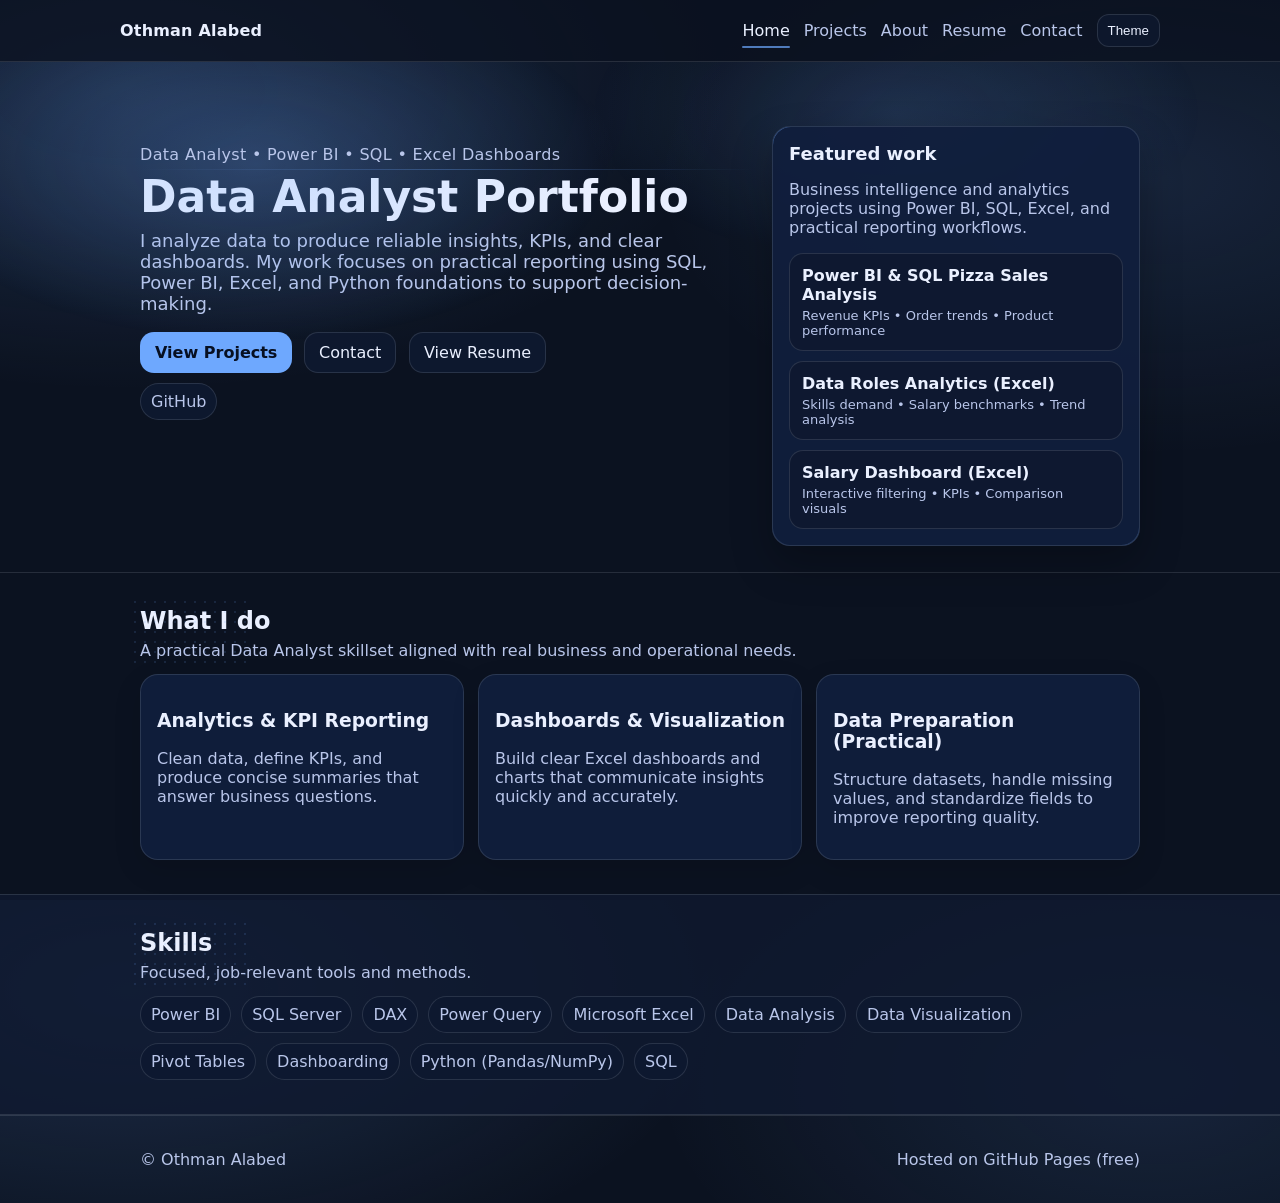
==== index.html @ 08839b74 "update" ====
<!doctype html>
<html lang="en">
<head>
  <meta charset="utf-8" />
  <meta name="viewport" content="width=device-width, initial-scale=1" />
  <title>Othman Alabed | Data Analyst Portfolio</title>
  <meta name="description" content="Othman Alabed — Data Analyst portfolio. Excel dashboards, analytics projects, and practical reporting." />
  <link rel="icon" href="assets/favicon.svg" type="image/svg+xml">
  <link rel="stylesheet" href="assets/styles.css?v=6" />
</head>
<body>
  <div class="scroll-progress" id="scrollProgress" aria-hidden="true"></div>
  <canvas id="bgCanvas" class="bg-canvas" aria-hidden="true"></canvas>
  <header class="header">
    <div class="container nav">
      <a class="brand" href="index.html">Othman Alabed</a>
      <nav class="links" aria-label="Primary navigation">
        <a class="active" href="index.html">Home</a>
        <a href="projects.html">Projects</a>
        <a href="about.html">About</a>
        <a href="resume.html">Resume</a>
        <a href="contact.html">Contact</a>
        <button class="theme-toggle" id="themeToggle" type="button" aria-label="Toggle theme">Theme</button>
      </nav>
    </div>
  </header>

  <main>
    <section class="hero">
      <div class="container hero-grid">
        <div>
          
          <picture class="avatar-wrap">
            <source srcset="assets/avatar.webp" type="image/webp">
            <img class="avatar" src="assets/avatar.jpg" alt="Othman Alabed" loading="eager" decoding="async"
                 onerror="this.style.display='none'">
          </picture>

          <p class="kicker">Data Analyst • Power BI • SQL • Excel Dashboards</p>
          <h1>Data Analyst Portfolio</h1>
          <p class="lead">
            I analyze data to produce reliable insights, KPIs, and clear dashboards. My work focuses on practical reporting
            using SQL, Power BI, Excel, and Python foundations to support decision-making.
          </p>
          <div class="cta">
            <a class="btn primary" href="projects.html">View Projects</a>
            <a class="btn" href="contact.html">Contact</a>
            <!-- Optional: add a resume PDF in the repo root named 'Othman_Alabed_Resume.pdf' -->
            <a class="btn" href="resume.html">View Resume</a>
          </div>
          <div class="meta-row">
            <a class="chip" href="https://github.com/Othmanxo" target="_blank" rel="noreferrer">GitHub</a>
          </div>
        </div>

        <aside class="card highlight tilt" data-tilt="featured">
          <h2 class="h3">Featured work</h2>
          <p class="muted">
            Business intelligence and analytics projects using Power BI, SQL, Excel, and practical reporting workflows.
          </p>

          <div class="mini-list">
            <a class="mini-item" href="projects/powerbi-sql-pizza-sales/">
              <span class="mini-title">Power BI & SQL Pizza Sales Analysis</span>
              <span class="mini-sub">Revenue KPIs • Order trends • Product performance</span>
            </a>
            <a class="mini-item" href="projects.html#data-roles">
              <span class="mini-title">Data Roles Analytics (Excel)</span>
              <span class="mini-sub">Skills demand • Salary benchmarks • Trend analysis</span>
            </a>
            <a class="mini-item" href="projects.html#salary-dashboard">
              <span class="mini-title">Salary Dashboard (Excel)</span>
              <span class="mini-sub">Interactive filtering • KPIs • Comparison visuals</span>
            </a>
          </div>
        </aside>
      </div>
    </section>

    <section class="section" id="what-i-do">
      <div class="container">
        <div class="section-head">
          <h2>What I do</h2>
          <p class="muted">A practical Data Analyst skillset aligned with real business and operational needs.</p>
        </div>

        <div class="grid-3">
          <div class="card">
            <h3>Analytics & KPI Reporting</h3>
            <p class="muted">Clean data, define KPIs, and produce concise summaries that answer business questions.</p>
          </div>
          <div class="card">
            <h3>Dashboards & Visualization</h3>
            <p class="muted">Build clear Excel dashboards and charts that communicate insights quickly and accurately.</p>
          </div>
          <div class="card">
            <h3>Data Preparation (Practical)</h3>
            <p class="muted">Structure datasets, handle missing values, and standardize fields to improve reporting quality.</p>
          </div>
        </div>
      </div>
    </section>

    <section class="section subtle">
      <div class="container">
        <div class="section-head">
          <h2>Skills</h2>
          <p class="muted">Focused, job-relevant tools and methods.</p>
        </div>
        <ul class="pills" aria-label="Skills list">
          <li>Power BI</li>
          <li>SQL Server</li>
          <li>DAX</li>
          <li>Power Query</li>
          <li>Microsoft Excel</li>
          <li>Data Analysis</li>
          <li>Data Visualization</li>
          <li>Pivot Tables</li>
          <li>Dashboarding</li>
          <li>Python (Pandas/NumPy)</li>
          <li>SQL</li>
        </ul>
      </div>
    </section>
  </main>

  <footer class="footer">
    <div class="container footer-row">
      <p class="muted">© <span id="year"></span> Othman Alabed</p>
      <p class="muted">Hosted on GitHub Pages (free)</p>
    </div>
  </footer>

  <script src="assets/main.js?v=4"></script>
</body>
</html>
---- assets/styles.css ----
/* Clean, modern portfolio styling (dark by default + optional light theme) */
:root{
  --bg:#0b1220;
  --panel:#0f1930;
  --card:#111f3d;
  --text:#eaf0ff;
  --muted:#b9c6ea;
  --line:rgba(234,240,255,.12);
  --accent:#6ea8fe;
  --shadow: 0 18px 40px rgba(0,0,0,.25);
}

[data-theme="light"]{
  --bg:#f7f8fc;
  --panel:#ffffff;
  --card:#ffffff;
  --text:#101828;
  --muted:#475467;
  --line:rgba(16,24,40,.12);
  --accent:#2563eb;
  --shadow: 0 18px 40px rgba(16,24,40,.10);
}

*{box-sizing:border-box}
html,body{height:100%}
body{
  margin:0;
  font-family: ui-sans-serif, system-ui, -apple-system, Segoe UI, Roboto, Arial, sans-serif;
  background: radial-gradient(1200px 600px at 10% 10%, rgba(110,168,254,.18), transparent 50%),
              radial-gradient(900px 500px at 90% 20%, rgba(110,168,254,.12), transparent 55%),
              var(--bg);
  color:var(--text);
}

a{color:inherit;text-decoration:none}
img{max-width:100%;display:block}
.container{max-width:1040px;margin:0 auto;padding:0 20px}

.header{
  position:sticky; top:0; z-index:10;
  background: color-mix(in oklab, var(--bg) 75%, transparent);
  backdrop-filter: blur(10px);
  border-bottom:1px solid var(--line);
}

.nav{display:flex;align-items:center;justify-content:space-between;padding:14px 0;gap:12px}
.brand{font-weight:800;letter-spacing:.2px}
.links{display:flex;align-items:center;gap:14px;flex-wrap:wrap;justify-content:flex-end}
.links a{color:var(--muted)}
.links a{
  position:relative;
}
.links a:after{
  content:"";
  position:absolute;
  left:0; right:0; bottom:-8px;
  height:2px;
  border-radius:999px;
  background: color-mix(in oklab, var(--accent) 70%, transparent);
  opacity:0;
  transform: scaleX(.2);
  transition: opacity .18s ease, transform .18s ease;
}
.links a.active:after,
.links a:hover:after{
  opacity:1;
  transform: scaleX(1);
}

.links a.active, .links a:hover{color:var(--text)}
.theme-toggle{
  border:1px solid var(--line);
  background: color-mix(in oklab, var(--panel) 80%, transparent);
  color:var(--text);
  padding:8px 10px;
  border-radius:12px;
  cursor:pointer;
}

.hero{padding:64px 0 26px;border-bottom:1px solid var(--line)}
.hero-grid{display:grid;grid-template-columns:1.25fr .75fr;gap:18px;align-items:start}
.kicker{color:var(--muted);margin:0 0 10px;letter-spacing:.02em}
h1{font-size:44px;line-height:1.05;margin:0 0 10px}
.lead{color:var(--muted);font-size:18px;max-width:70ch;margin:0}

.cta{display:flex;gap:12px;margin:18px 0 8px;flex-wrap:wrap}
.btn{
  display:inline-flex;align-items:center;justify-content:center;
  border:1px solid var(--line);
  padding:10px 14px;border-radius:14px;
  background: color-mix(in oklab, var(--panel) 92%, transparent);
}
.btn.primary{background:var(--accent);border-color:transparent;color:#071022;font-weight:800}
.btn:hover{transform:translateY(-1px);transition:.15s ease;box-shadow:var(--shadow)}

.meta-row{display:flex;gap:10px;flex-wrap:wrap;margin-top:10px}
.chip{
  border:1px solid var(--line);
  padding:8px 10px;
  border-radius:999px;
  color:var(--muted);
  background: color-mix(in oklab, var(--panel) 92%, transparent);
}

.section{padding:34px 0}
.section.subtle{border-top:1px solid var(--line);border-bottom:1px solid var(--line);background: color-mix(in oklab, var(--panel) 80%, transparent)}
.section-head{margin-bottom:14px}
.section-head h2{margin:0 0 6px}
.section-head p{margin:0}

.page-head{padding:34px 0 10px;border-bottom:1px solid var(--line)}
.page-head h1{font-size:36px}

.card{
  background: color-mix(in oklab, var(--card) 92%, transparent);
  border:1px solid var(--line);
  border-radius:18px;
  padding:16px;
  box-shadow: 0 10px 28px rgba(0,0,0,.12);
}

.highlight{box-shadow: var(--shadow)}
.h3{font-size:18px;margin:0 0 8px}
.muted{color:var(--muted)}
.grid-2{display:grid;grid-template-columns:repeat(2,minmax(0,1fr));gap:14px}
.grid-3{display:grid;grid-template-columns:repeat(3,minmax(0,1fr));gap:14px}

.mini-list{display:flex;flex-direction:column;gap:10px;margin-top:14px}
.mini-item{border:1px solid var(--line);border-radius:14px;padding:12px;background: color-mix(in oklab, var(--panel) 90%, transparent)}
.mini-title{display:block;font-weight:800}
.mini-sub{display:block;color:var(--muted);font-size:13px;margin-top:4px}

.pills{list-style:none;padding:0;margin:0;display:flex;flex-wrap:wrap;gap:10px}
.pills li{border:1px solid var(--line);padding:8px 10px;border-radius:999px;color:var(--muted);background: color-mix(in oklab, var(--panel) 92%, transparent)}

.bullets{margin:12px 0 0 18px;color:var(--muted)}
.bullets li{margin:8px 0}

.project-top{display:flex;align-items:flex-start;justify-content:space-between;gap:10px}
.badge{border:1px solid var(--line);border-radius:999px;padding:6px 10px;color:var(--muted);font-size:12px}
.shot{margin-top:12px;border-radius:14px;border:1px solid var(--line);background: var(--panel)}
.actions{margin-top:14px;display:flex;gap:10px;flex-wrap:wrap}

.footer{padding:18px 0;border-top:1px solid var(--line)}
.footer-row{display:flex;justify-content:space-between;gap:14px;flex-wrap:wrap}


.avatar-wrap{display:inline-block;margin:0 0 10px}
.avatar{
  width:92px;height:92px;
  border-radius:18px;
  object-fit:cover;
  border:1px solid var(--line);
  background:var(--panel);
  box-shadow: 0 10px 24px rgba(0,0,0,.18);
}

.profile-wrap{display:block;margin:10px 0 14px}
.profile{
  width:100%;
  max-width:420px;
  border-radius:18px;
  object-fit:cover;
  border:1px solid var(--line);
  background:var(--panel);
  box-shadow: 0 14px 30px rgba(0,0,0,.16);
}


.pdf-wrap{
  width:100%;
  border:1px solid var(--line);
  border-radius:18px;
  overflow:hidden;
  background: var(--panel);
}
.pdf-frame{
  width:100%;
  height: 78vh;
  border:0;
}


/* --- Subtle animations & interactivity (fast, professional) --- */
@media (prefers-reduced-motion: reduce){
  *{scroll-behavior:auto !important; transition:none !important; animation:none !important}
}

html{scroll-behavior:smooth}

.btn{
  transition: transform .15s ease, box-shadow .2s ease, background-color .2s ease, border-color .2s ease, filter .2s ease;
}
.btn:hover{
  filter: brightness(1.02);
}
.btn:active{
  transform: translateY(0px) scale(.99);
}

.card{
  transition: transform .2s ease, box-shadow .2s ease, border-color .2s ease;
}
.card:hover{
  transform: translateY(-2px);
  box-shadow: 0 18px 44px rgba(0,0,0,.18);
  border-color: color-mix(in oklab, var(--line) 50%, var(--accent) 50%);
}

/* Accent glow behind hero for more vibrancy */
.hero:before{
  content:"";
  position:absolute;
  inset:0;
  pointer-events:none;
  background:
    radial-gradient(600px 300px at 20% 20%, color-mix(in oklab, var(--accent) 28%, transparent), transparent 60%),
    radial-gradient(520px 260px at 70% 10%, color-mix(in oklab, var(--accent) 18%, transparent), transparent 60%);
  opacity:.9;
}
.hero{position:relative}

/* Scroll reveal */
.reveal{
  opacity:0;
  transform: translateY(14px);
  transition: opacity .65s ease, transform .65s ease;
  will-change: opacity, transform;
}
.reveal.in{
  opacity:1;
  transform: translateY(0);
}

/* Slight text shimmer for kicker (very subtle) */
.kicker{
  position:relative;
}
.kicker:after{
  content:"";
  position:absolute;
  left:0; right:0; bottom:-6px;
  height:1px;
  background: linear-gradient(90deg, transparent, color-mix(in oklab, var(--accent) 55%, transparent), transparent);
  opacity:.55;
}

/* Page fade-in */
body{
  animation: pageIn .35s ease both;
}
@keyframes pageIn{
  from{opacity:0; transform: translateY(6px)}
  to{opacity:1; transform: translateY(0)}
}


/* --- Interactive tilt / parallax --- */
.tilt{
  transform-style: preserve-3d;
  will-change: transform;
}
.tilt .mini-list, .tilt .h3, .tilt p{
  transform: translateZ(0);
}
.tilt:before{
  content:"";
  position:absolute;
  inset:-1px;
  border-radius:18px;
  pointer-events:none;
  background: radial-gradient(520px 280px at var(--mx, 30%) var(--my, 20%),
            color-mix(in oklab, var(--accent) 18%, transparent),
            transparent 60%);
  opacity:0;
  transition: opacity .2s ease;
}
.tilt:hover:before{
  opacity:1;
}

/* Float cards slightly on scroll */
.parallax-card{
  will-change: transform;
}


/* ===== More visible motion + graphics (still professional) ===== */

/* Animated background canvas */
.bg-canvas{
  position: fixed;
  inset: 0;
  z-index: 0;
  width: 100%;
  height: 100%;
  opacity: .75;
  pointer-events: none;
}

/* Keep content above the canvas */
.header, main, footer{ position: relative; z-index: 1; }

/* Scroll progress bar */
.scroll-progress{
  position: fixed;
  top: 0; left: 0;
  height: 3px;
  width: 0%;
  z-index: 20;
  background: linear-gradient(90deg,
    color-mix(in oklab, var(--accent) 90%, transparent),
    color-mix(in oklab, var(--accent) 55%, white)
  );
  box-shadow: 0 6px 18px rgba(0,0,0,.25);
}

/* Animated gradient border glow for highlight cards */
.card.highlight{
  position: relative;
  overflow: hidden;
}
.card.highlight:after{
  content:"";
  position:absolute;
  inset:-2px;
  border-radius: 20px;
  padding: 2px;
  background: linear-gradient(120deg,
    color-mix(in oklab, var(--accent) 65%, transparent),
    transparent,
    color-mix(in oklab, var(--accent) 35%, transparent)
  );
  -webkit-mask:
    linear-gradient(#000 0 0) content-box,
    linear-gradient(#000 0 0);
  -webkit-mask-composite: xor;
          mask-composite: exclude;
  opacity: .9;
  animation: glowShift 3.2s ease-in-out infinite;
  pointer-events:none;
}
@keyframes glowShift{
  0%{ transform: translateX(-12px); filter: blur(.0px); opacity: .65; }
  50%{ transform: translateX(12px); filter: blur(.4px); opacity: .95; }
  100%{ transform: translateX(-12px); filter: blur(.0px); opacity: .65; }
}

/* Make hover movement more obvious */
.card:hover{ transform: translateY(-6px) scale(1.01); }

/* "Floating" animation for hero featured card to feel alive */
.card.highlight{
  animation: floatCard 5.2s ease-in-out infinite;
}
@keyframes floatCard{
  0%{ transform: translateY(0px); }
  50%{ transform: translateY(-6px); }
  100%{ transform: translateY(0px); }
}

/* Button magnetic feel (handled by JS) */
.btn{ will-change: transform; }

/* Reduce motion accessibility */
@media (prefers-reduced-motion: reduce){
  .bg-canvas{ display:none; }
  .scroll-progress{ display:none; }
  .card.highlight{ animation:none; }
  .card.highlight:after{ animation:none; }
}


.section-head{
  position: relative;
}
.section-head:before{
  content:"";
  position:absolute;
  left:-10px; top:-10px;
  width:120px; height:70px;
  background-image: radial-gradient(color-mix(in oklab, var(--accent) 55%, transparent) 1px, transparent 1px);
  background-size: 10px 10px;
  opacity:.25;
  transform: translateY(0);
  animation: dotsDrift 6s ease-in-out infinite;
  pointer-events:none;
}
@keyframes dotsDrift{
  0%{ transform: translate(0px, 0px); opacity:.18 }
  50%{ transform: translate(10px, -6px); opacity:.30 }
  100%{ transform: translate(0px, 0px); opacity:.18 }
}

@media (max-width: 860px){
  .hero-grid{grid-template-columns:1fr}
  .grid-3{grid-template-columns:1fr}
  .grid-2{grid-template-columns:1fr}
  h1{font-size:38px}
}


/* ===== Power BI + SQL project page additions ===== */
.project-hero .project-preview-card{padding:10px;overflow:hidden}
.project-hero .project-preview-card .shot{margin:0;border-radius:14px}
.kpi-grid{display:grid;grid-template-columns:repeat(5,minmax(0,1fr));gap:14px}
.kpi-card{display:flex;flex-direction:column;gap:8px;min-height:150px}
.kpi-card img{width:40px;height:40px;object-fit:contain}
.kpi-card span{color:var(--muted);font-size:14px}
.kpi-card strong{font-size:26px;line-height:1;color:var(--text)}
.kpi-card small{color:var(--muted)}
.analysis-card{overflow:hidden}
.section-head.compact{margin-bottom:16px}
.section-head.compact h2{font-size:20px;margin-bottom:4px}
.bar-row{margin:12px 0}
.bar-label{display:flex;align-items:center;justify-content:space-between;gap:12px;color:var(--muted);font-size:14px;margin-bottom:6px}
.bar-label strong{color:var(--text);font-weight:700}
.bar-track{height:12px;border-radius:999px;background:color-mix(in oklab, var(--panel) 72%, black);border:1px solid var(--line);overflow:hidden}
.bar-track span{display:block;height:100%;border-radius:999px;background:linear-gradient(90deg,var(--accent),color-mix(in oklab, var(--accent) 55%, white))}
.table-card{overflow:auto}
.table-card h3{margin:0 0 12px}
table{width:100%;border-collapse:collapse;font-size:14px;color:var(--muted)}
th,td{border-bottom:1px solid var(--line);padding:10px;text-align:left;vertical-align:top}
th{color:var(--text);font-weight:800}
td:last-child,th:last-child{text-align:right;color:var(--text)}
.gallery-grid{display:grid;grid-template-columns:repeat(2,minmax(0,1fr));gap:14px;align-items:start}
.gallery-grid .wide{grid-column:1 / -1;max-width:620px;margin-inline:auto}
figure.card{margin:0}
figcaption{margin-top:10px;color:var(--muted);font-size:14px}
@media (max-width: 980px){.kpi-grid{grid-template-columns:repeat(2,minmax(0,1fr))}}
@media (max-width: 620px){.kpi-grid,.gallery-grid{grid-template-columns:1fr}.gallery-grid .wide{grid-column:auto}}


/* ===== Power BI project PDF-only adjustments ===== */
.project-file-banner{
  border:1px solid var(--line);
  border-radius:14px;
  padding:12px;
  margin-top:12px;
  display:flex;
  flex-direction:column;
  gap:4px;
  background: color-mix(in oklab, var(--panel) 88%, transparent);
}
.project-file-banner strong{color:var(--text)}
.project-file-banner span{color:var(--muted);font-size:14px}
.pdf-summary-card{display:flex;flex-direction:column;gap:10px}
.pdf-summary-card .mini-list{margin-top:0}
.dashboard-pdf-wrap{margin-top:10px;box-shadow:0 14px 34px rgba(0,0,0,.14)}
@media (max-width: 720px){.pdf-frame{height:64vh}}
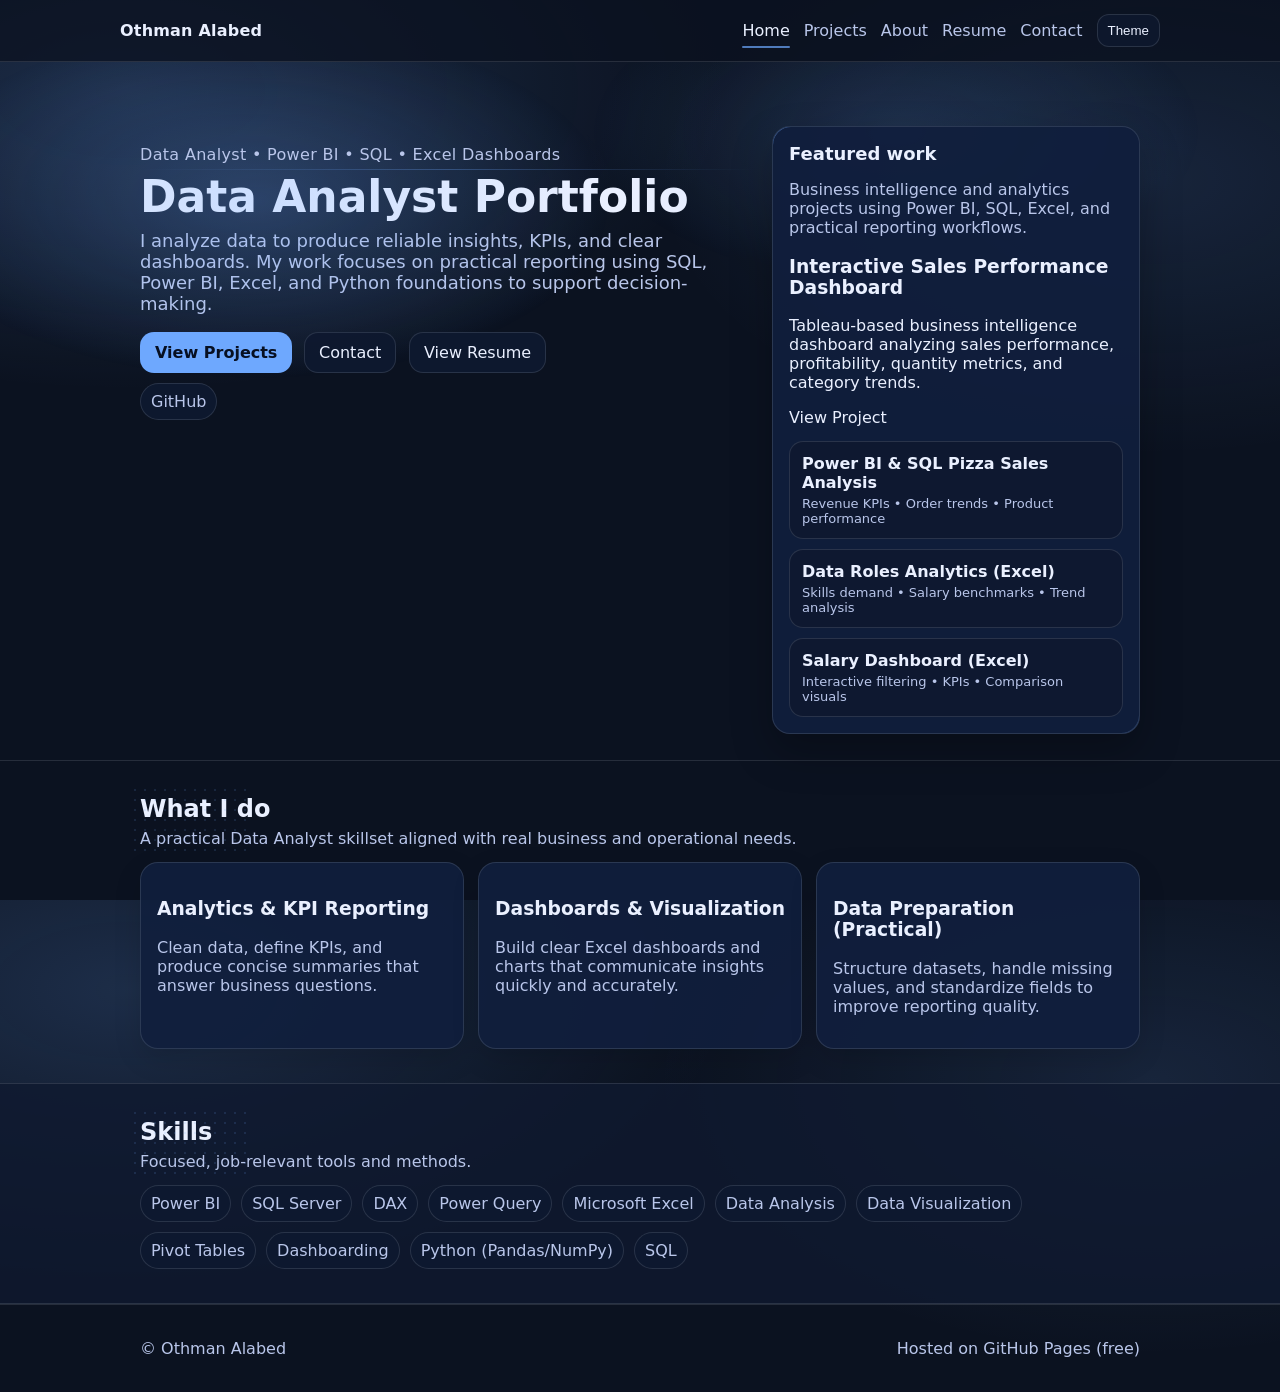
==== commit dac9c9ef: "update" ====
--- a/index.html
+++ b/index.html
@@ -58,6 +58,17 @@
           <p class="muted">
             Business intelligence and analytics projects using Power BI, SQL, Excel, and practical reporting workflows.
           </p>
+		  
+		  <div class="project-card">
+    <h3>Interactive Sales Performance Dashboard</h3>
+    <p>
+        Tableau-based business intelligence dashboard
+        analyzing sales performance, profitability,
+        quantity metrics, and category trends.
+    </p>
+    <a href="/projects/tableau-sales-dashboard/">View Project</a>
+</div>
+
 
           <div class="mini-list">
             <a class="mini-item" href="projects/powerbi-sql-pizza-sales/">
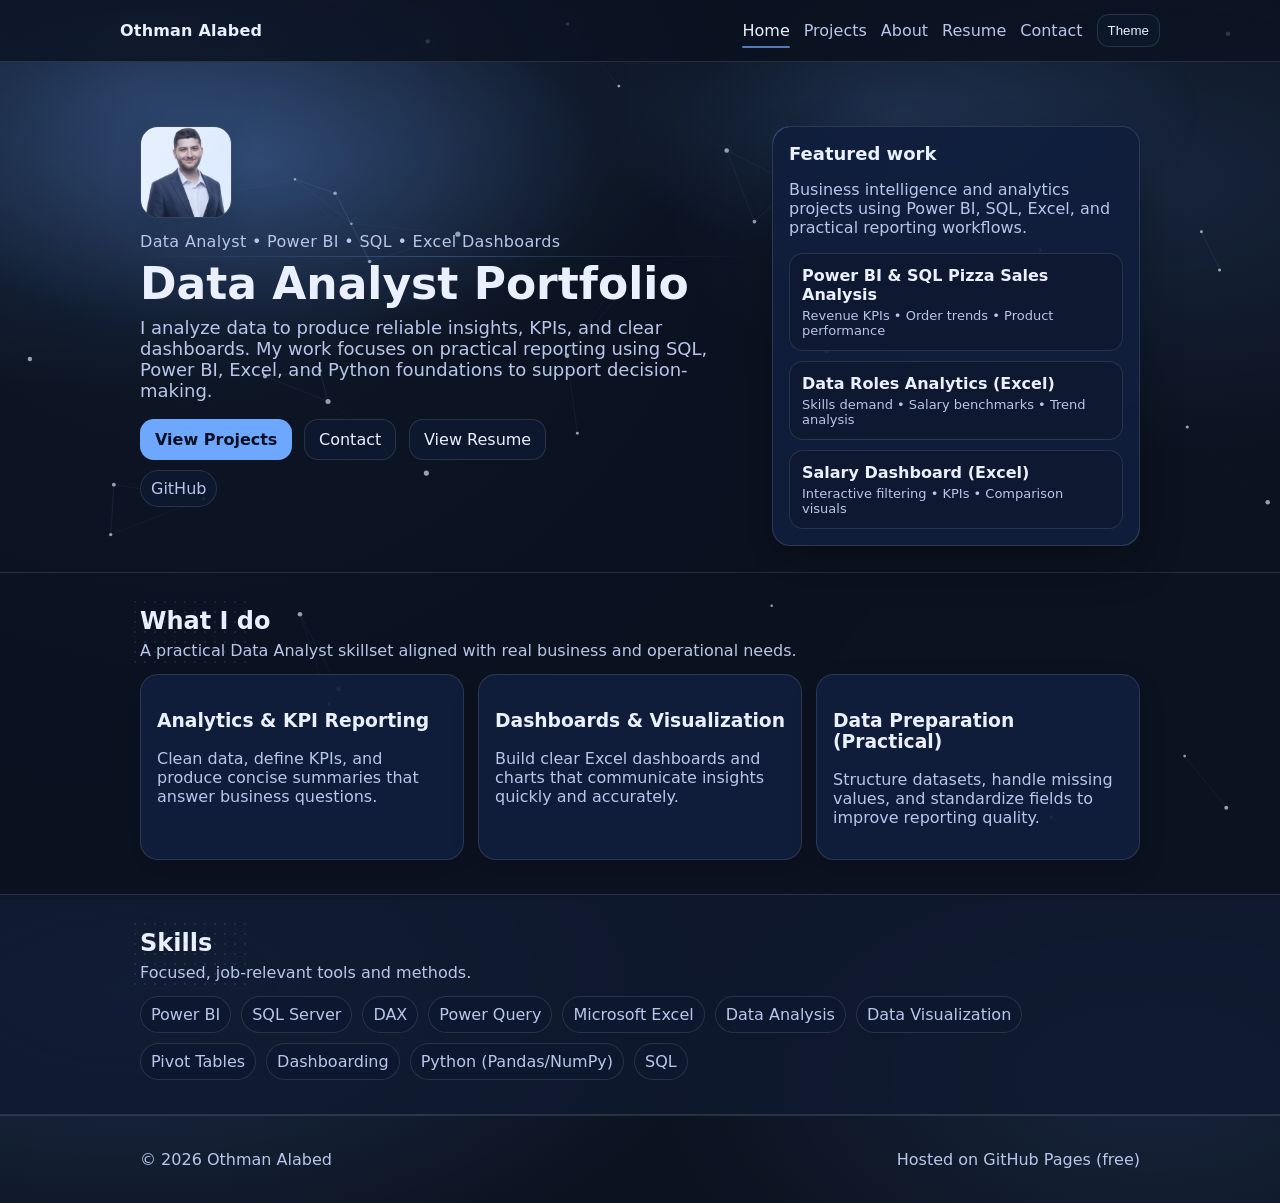
==== commit 06554df8: "update" ====
--- a/index.html
+++ b/index.html
@@ -58,17 +58,6 @@
           <p class="muted">
             Business intelligence and analytics projects using Power BI, SQL, Excel, and practical reporting workflows.
           </p>
-		  
-		  <div class="project-card">
-    <h3>Interactive Sales Performance Dashboard</h3>
-    <p>
-        Tableau-based business intelligence dashboard
-        analyzing sales performance, profitability,
-        quantity metrics, and category trends.
-    </p>
-    <a href="/projects/tableau-sales-dashboard/">View Project</a>
-</div>
-
 
           <div class="mini-list">
             <a class="mini-item" href="projects/powerbi-sql-pizza-sales/">
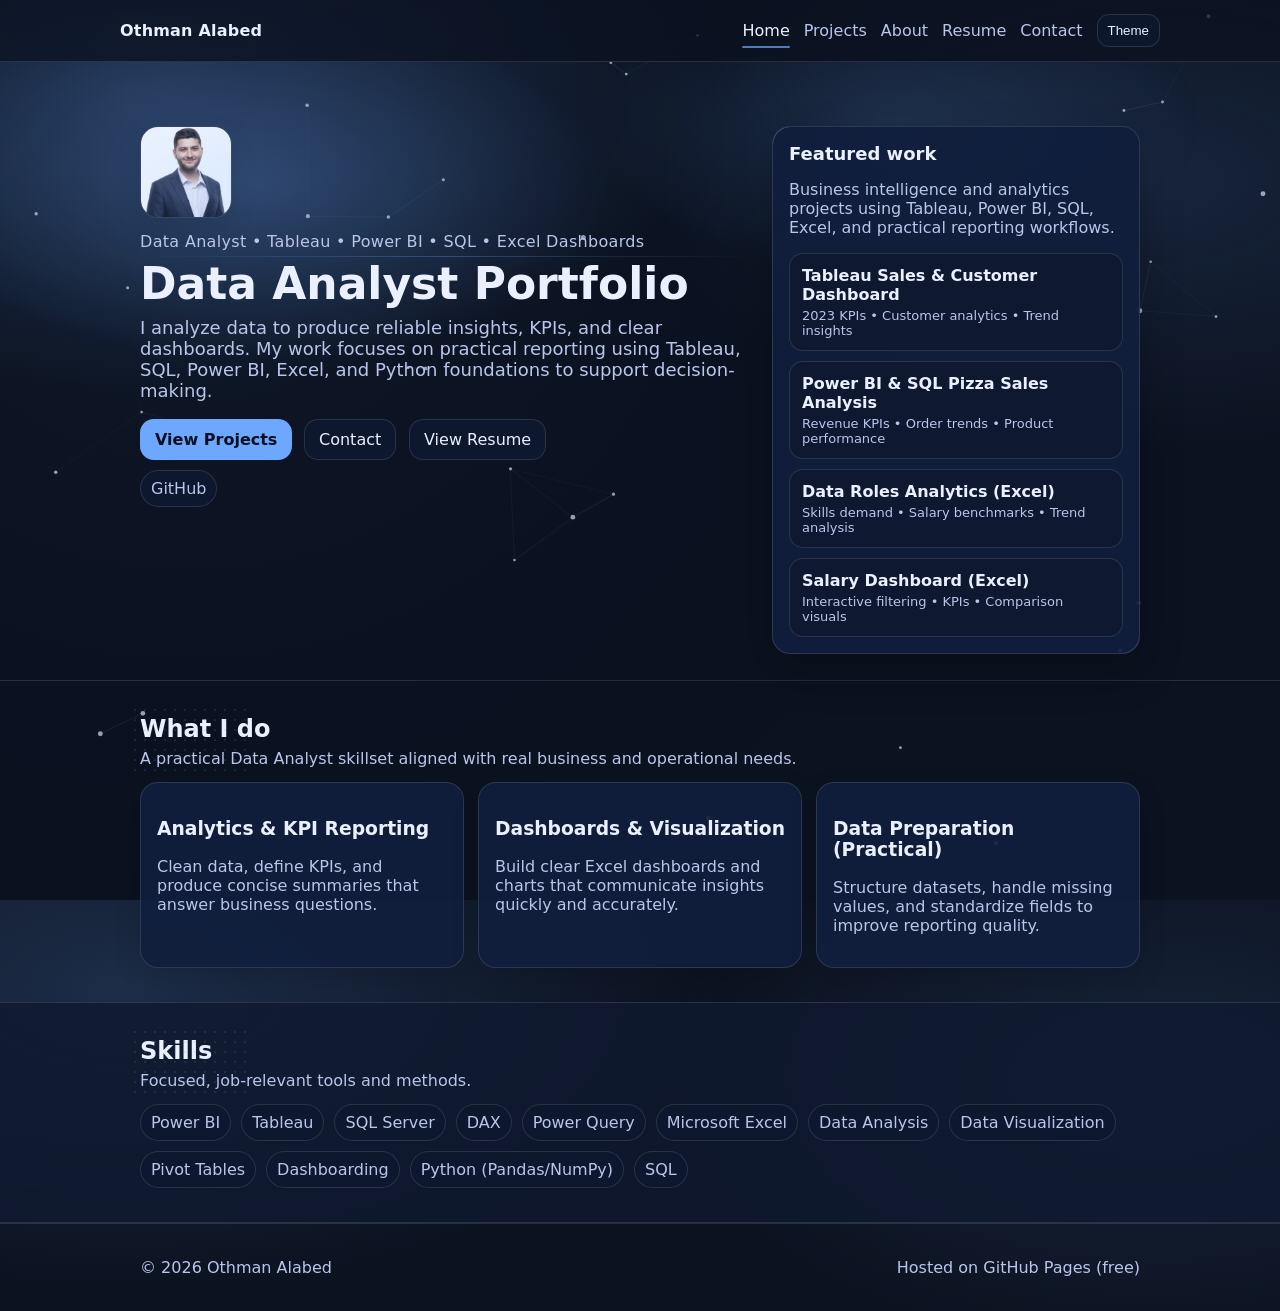
==== commit 0665aa77: "Updated" ====
--- a/index.html
+++ b/index.html
@@ -4,9 +4,9 @@
   <meta charset="utf-8" />
   <meta name="viewport" content="width=device-width, initial-scale=1" />
   <title>Othman Alabed | Data Analyst Portfolio</title>
-  <meta name="description" content="Othman Alabed — Data Analyst portfolio. Excel dashboards, analytics projects, and practical reporting." />
+  <meta name="description" content="Othman Alabed - Data Analyst portfolio. Tableau, Power BI, SQL, Excel dashboards, analytics projects, and practical reporting." />
   <link rel="icon" href="assets/favicon.svg" type="image/svg+xml">
-  <link rel="stylesheet" href="assets/styles.css?v=6" />
+  <link rel="stylesheet" href="assets/styles.css?v=7" />
 </head>
 <body>
   <div class="scroll-progress" id="scrollProgress" aria-hidden="true"></div>
@@ -36,11 +36,11 @@
                  onerror="this.style.display='none'">
           </picture>
 
-          <p class="kicker">Data Analyst • Power BI • SQL • Excel Dashboards</p>
+          <p class="kicker">Data Analyst &bull; Tableau &bull; Power BI &bull; SQL &bull; Excel Dashboards</p>
           <h1>Data Analyst Portfolio</h1>
           <p class="lead">
             I analyze data to produce reliable insights, KPIs, and clear dashboards. My work focuses on practical reporting
-            using SQL, Power BI, Excel, and Python foundations to support decision-making.
+            using Tableau, SQL, Power BI, Excel, and Python foundations to support decision-making.
           </p>
           <div class="cta">
             <a class="btn primary" href="projects.html">View Projects</a>
@@ -56,13 +56,17 @@
         <aside class="card highlight tilt" data-tilt="featured">
           <h2 class="h3">Featured work</h2>
           <p class="muted">
-            Business intelligence and analytics projects using Power BI, SQL, Excel, and practical reporting workflows.
+            Business intelligence and analytics projects using Tableau, Power BI, SQL, Excel, and practical reporting workflows.
           </p>
 
           <div class="mini-list">
+            <a class="mini-item" href="projects/tableau-sales-customer-dashboard/">
+              <span class="mini-title">Tableau Sales & Customer Dashboard</span>
+              <span class="mini-sub">2023 KPIs &bull; Customer analytics &bull; Trend insights</span>
+            </a>
             <a class="mini-item" href="projects/powerbi-sql-pizza-sales/">
               <span class="mini-title">Power BI & SQL Pizza Sales Analysis</span>
-              <span class="mini-sub">Revenue KPIs • Order trends • Product performance</span>
+              <span class="mini-sub">Revenue KPIs &bull; Order trends &bull; Product performance</span>
             </a>
             <a class="mini-item" href="projects.html#data-roles">
               <span class="mini-title">Data Roles Analytics (Excel)</span>
@@ -109,6 +113,7 @@
         </div>
         <ul class="pills" aria-label="Skills list">
           <li>Power BI</li>
+          <li>Tableau</li>
           <li>SQL Server</li>
           <li>DAX</li>
           <li>Power Query</li>
--- a/assets/styles.css
+++ b/assets/styles.css
@@ -448,3 +448,51 @@
 .pdf-summary-card .mini-list{margin-top:0}
 .dashboard-pdf-wrap{margin-top:10px;box-shadow:0 14px 34px rgba(0,0,0,.14)}
 @media (max-width: 720px){.pdf-frame{height:64vh}}
+
+
+/* ===== Tableau project page additions ===== */
+.tableau-preview-card{padding:10px;overflow:hidden}
+.tableau-metric-grid{
+  display:grid;
+  grid-template-columns:repeat(3,minmax(0,1fr));
+  gap:14px;
+}
+.tableau-metric-card{
+  display:flex;
+  flex-direction:column;
+  justify-content:space-between;
+  gap:8px;
+  min-height:132px;
+}
+.tableau-metric-card span{
+  color:var(--muted);
+  font-size:14px;
+}
+.tableau-metric-card strong{
+  font-size:30px;
+  line-height:1;
+  color:var(--text);
+}
+.tableau-metric-card small{
+  color:var(--muted);
+}
+.dashboard-shot{
+  width:100%;
+  aspect-ratio:832 / 600;
+  object-fit:contain;
+  padding:8px;
+  background:#f4f6f8;
+}
+.dashboard-gallery figure{
+  overflow:hidden;
+}
+.dashboard-gallery .shot{
+  margin-top:0;
+}
+@media (max-width: 860px){
+  .tableau-metric-grid{grid-template-columns:repeat(2,minmax(0,1fr))}
+}
+@media (max-width: 560px){
+  .tableau-metric-grid{grid-template-columns:1fr}
+  .tableau-metric-card{min-height:112px}
+}
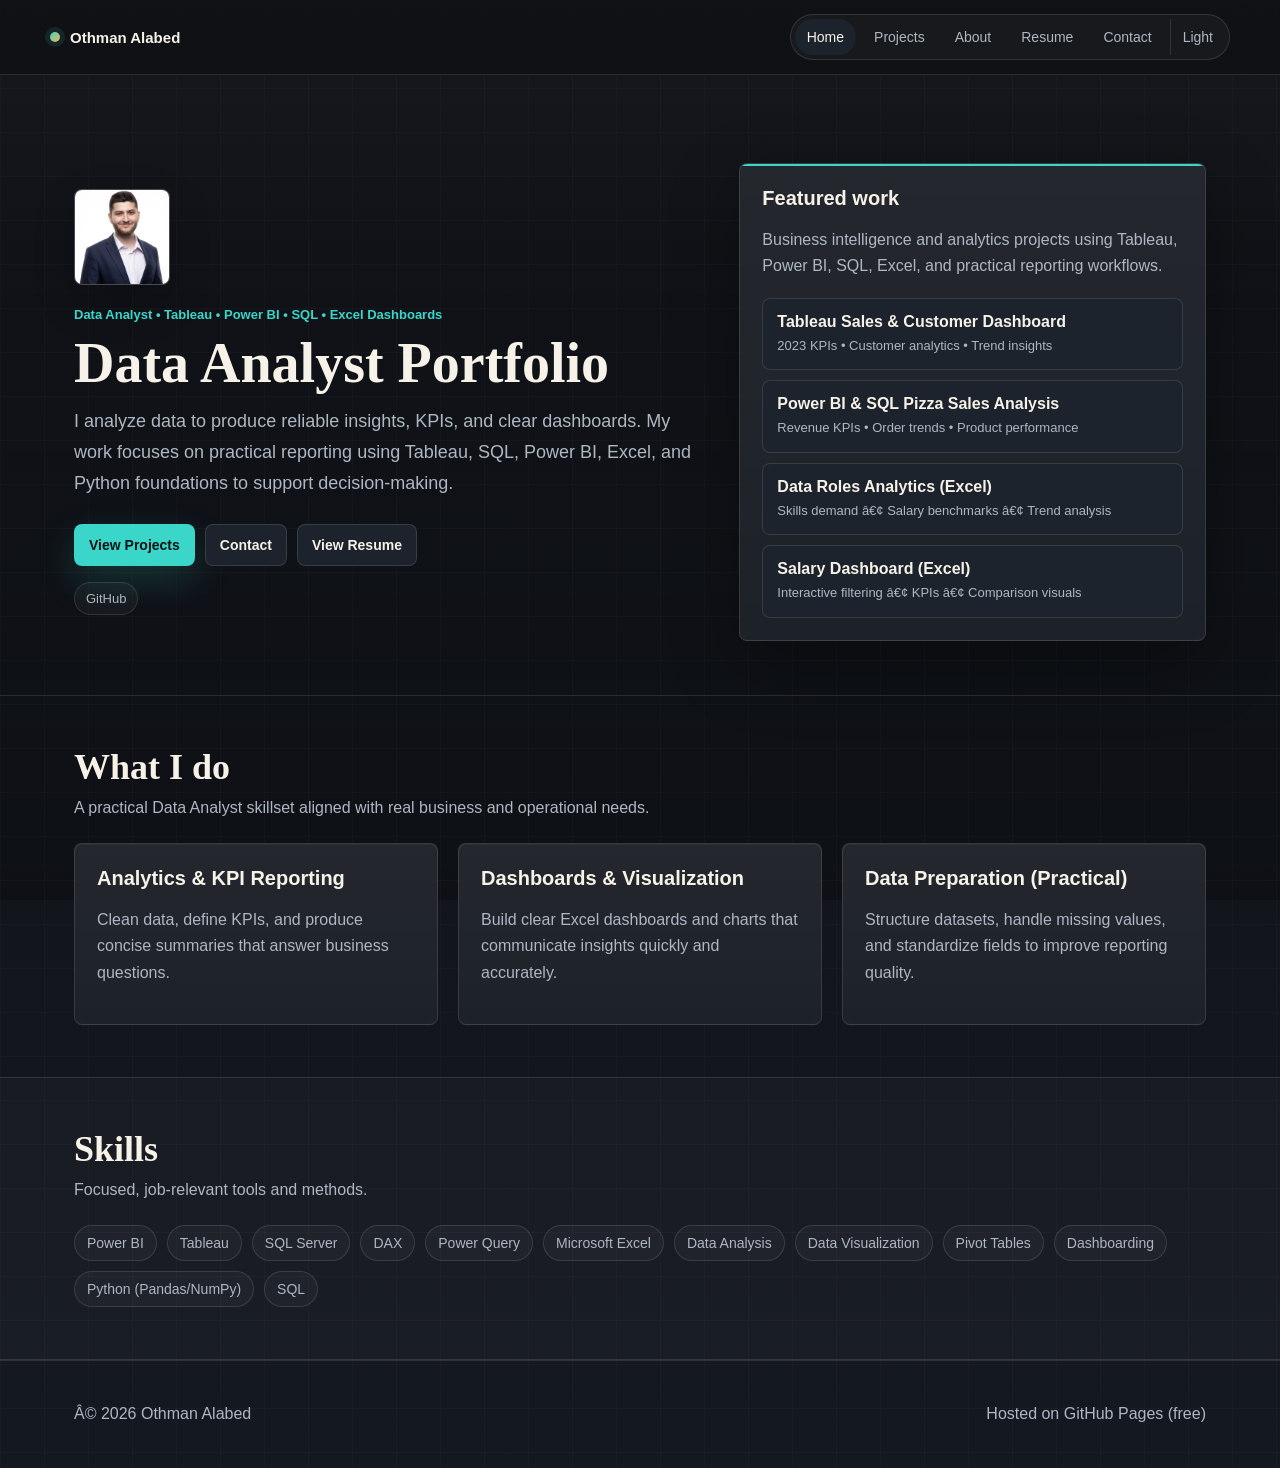
==== commit be79118b: "Updated" ====
--- a/index.html
+++ b/index.html
@@ -1,4 +1,4 @@
-<!doctype html>
+﻿<!doctype html>
 <html lang="en">
 <head>
   <meta charset="utf-8" />
@@ -6,7 +6,7 @@
   <title>Othman Alabed | Data Analyst Portfolio</title>
   <meta name="description" content="Othman Alabed - Data Analyst portfolio. Tableau, Power BI, SQL, Excel dashboards, analytics projects, and practical reporting." />
   <link rel="icon" href="assets/favicon.svg" type="image/svg+xml">
-  <link rel="stylesheet" href="assets/styles.css?v=7" />
+  <link rel="stylesheet" href="assets/styles.css?v=8" />
 </head>
 <body>
   <div class="scroll-progress" id="scrollProgress" aria-hidden="true"></div>
@@ -70,11 +70,11 @@
             </a>
             <a class="mini-item" href="projects.html#data-roles">
               <span class="mini-title">Data Roles Analytics (Excel)</span>
-              <span class="mini-sub">Skills demand • Salary benchmarks • Trend analysis</span>
+              <span class="mini-sub">Skills demand â€¢ Salary benchmarks â€¢ Trend analysis</span>
             </a>
             <a class="mini-item" href="projects.html#salary-dashboard">
               <span class="mini-title">Salary Dashboard (Excel)</span>
-              <span class="mini-sub">Interactive filtering • KPIs • Comparison visuals</span>
+              <span class="mini-sub">Interactive filtering â€¢ KPIs â€¢ Comparison visuals</span>
             </a>
           </div>
         </aside>
@@ -131,11 +131,12 @@
 
   <footer class="footer">
     <div class="container footer-row">
-      <p class="muted">© <span id="year"></span> Othman Alabed</p>
+      <p class="muted">Â© <span id="year"></span> Othman Alabed</p>
       <p class="muted">Hosted on GitHub Pages (free)</p>
     </div>
   </footer>
 
-  <script src="assets/main.js?v=4"></script>
+  <script src="assets/main.js?v=5"></script>
 </body>
 </html>
+
--- a/assets/styles.css
+++ b/assets/styles.css
@@ -1,498 +1,527 @@
-/* Clean, modern portfolio styling (dark by default + optional light theme) */
+/* Premium data-portfolio system: quiet surfaces, clear hierarchy, responsive by default. */
 :root{
-  --bg:#0b1220;
-  --panel:#0f1930;
-  --card:#111f3d;
-  --text:#eaf0ff;
-  --muted:#b9c6ea;
-  --line:rgba(234,240,255,.12);
-  --accent:#6ea8fe;
-  --shadow: 0 18px 40px rgba(0,0,0,.25);
+  color-scheme:dark;
+  --bg:#0f1115;
+  --bg-soft:#141820;
+  --surface:#171b22;
+  --surface-2:#1d232c;
+  --surface-3:#222a34;
+  --text:#f6f2e8;
+  --muted:#aeb7c2;
+  --muted-2:#7f8996;
+  --line:rgba(246,242,232,.12);
+  --line-strong:rgba(246,242,232,.22);
+  --accent:#39d6c9;
+  --accent-2:#f2b84b;
+  --accent-3:#98df6b;
+  --danger:#ff744f;
+  --shadow:0 24px 70px rgba(0,0,0,.32);
+  --shadow-soft:0 16px 42px rgba(0,0,0,.20);
+  --radius:8px;
+  --font-sans:Aptos, Manrope, "Segoe UI", sans-serif;
+  --font-display:"Aptos Display", Georgia, serif;
 }
 
 [data-theme="light"]{
-  --bg:#f7f8fc;
-  --panel:#ffffff;
-  --card:#ffffff;
-  --text:#101828;
-  --muted:#475467;
-  --line:rgba(16,24,40,.12);
-  --accent:#2563eb;
-  --shadow: 0 18px 40px rgba(16,24,40,.10);
+  color-scheme:light;
+  --bg:#f5f3ee;
+  --bg-soft:#ebe8df;
+  --surface:#ffffff;
+  --surface-2:#f8f7f2;
+  --surface-3:#ece9df;
+  --text:#171a1f;
+  --muted:#5d6672;
+  --muted-2:#7b8490;
+  --line:rgba(23,26,31,.12);
+  --line-strong:rgba(23,26,31,.22);
+  --accent:#087f77;
+  --accent-2:#9b6500;
+  --accent-3:#426f1b;
+  --danger:#b94122;
+  --shadow:0 24px 70px rgba(36,31,22,.14);
+  --shadow-soft:0 16px 42px rgba(36,31,22,.10);
 }
 
 *{box-sizing:border-box}
-html,body{height:100%}
+html,body{min-height:100%}
+html{scroll-behavior:smooth}
 body{
   margin:0;
-  font-family: ui-sans-serif, system-ui, -apple-system, Segoe UI, Roboto, Arial, sans-serif;
-  background: radial-gradient(1200px 600px at 10% 10%, rgba(110,168,254,.18), transparent 50%),
-              radial-gradient(900px 500px at 90% 20%, rgba(110,168,254,.12), transparent 55%),
-              var(--bg);
+  font-family:var(--font-sans);
+  letter-spacing:0;
+  background:
+    linear-gradient(rgba(255,255,255,.018) 1px, transparent 1px),
+    linear-gradient(90deg, rgba(255,255,255,.018) 1px, transparent 1px),
+    linear-gradient(180deg, var(--bg), var(--bg-soft));
+  background-size:44px 44px, 44px 44px, auto;
   color:var(--text);
+  text-rendering:optimizeLegibility;
+  -webkit-font-smoothing:antialiased;
+}
+
+body:before{
+  content:"";
+  position:fixed;
+  inset:0;
+  pointer-events:none;
+  background:linear-gradient(180deg, rgba(255,255,255,.035), transparent 32%, rgba(0,0,0,.20));
+  z-index:0;
 }
 
 a{color:inherit;text-decoration:none}
 img{max-width:100%;display:block}
-.container{max-width:1040px;margin:0 auto;padding:0 20px}
+button,input,textarea,select{font:inherit}
+.container{max-width:1180px;margin:0 auto;padding:0 24px}
+
+.bg-canvas{display:none}
+.header,main,footer{position:relative;z-index:1}
+
+.scroll-progress{
+  position:fixed;
+  top:0;
+  left:0;
+  height:3px;
+  width:0%;
+  z-index:40;
+  background:linear-gradient(90deg,var(--accent),var(--accent-2));
+}
 
 .header{
-  position:sticky; top:0; z-index:10;
-  background: color-mix(in oklab, var(--bg) 75%, transparent);
-  backdrop-filter: blur(10px);
+  position:sticky;
+  top:0;
+  z-index:30;
   border-bottom:1px solid var(--line);
-}
-
-.nav{display:flex;align-items:center;justify-content:space-between;padding:14px 0;gap:12px}
-.brand{font-weight:800;letter-spacing:.2px}
-.links{display:flex;align-items:center;gap:14px;flex-wrap:wrap;justify-content:flex-end}
-.links a{color:var(--muted)}
-.links a{
+  background:rgba(15,17,21,.76);
+  backdrop-filter:blur(18px);
+}
+[data-theme="light"] .header{background:rgba(245,243,238,.82)}
+.nav{
+  display:flex;
+  align-items:center;
+  justify-content:space-between;
+  gap:18px;
+  padding:14px 0;
+}
+.brand{
+  display:inline-flex;
+  align-items:center;
+  gap:10px;
+  font-weight:850;
+  font-size:15px;
+}
+.brand:before{
+  content:"";
+  width:10px;
+  height:10px;
+  border-radius:50%;
+  background:linear-gradient(135deg,var(--accent),var(--accent-2));
+  box-shadow:0 0 0 5px rgba(57,214,201,.10);
+}
+.links{
+  display:flex;
+  align-items:center;
+  justify-content:flex-end;
+  gap:6px;
+  flex-wrap:wrap;
+  padding:4px;
+  border:1px solid var(--line);
+  border-radius:999px;
+  background:rgba(255,255,255,.035);
+}
+[data-theme="light"] .links{background:rgba(255,255,255,.62)}
+.links a,
+.theme-toggle{
+  min-height:36px;
+  display:inline-flex;
+  align-items:center;
+  justify-content:center;
+  border-radius:999px;
+  padding:8px 12px;
+  color:var(--muted);
+  font-size:14px;
+  line-height:1;
+  border:0;
+  background:transparent;
+  cursor:pointer;
+  transition:background-color .18s ease,color .18s ease,transform .18s ease;
+}
+.links a:hover,
+.links a.active,
+.theme-toggle:hover{
+  color:var(--text);
+  background:var(--surface-2);
+}
+.links a:after{display:none}
+.theme-toggle{border-left:1px solid var(--line);border-radius:0 999px 999px 0}
+
+.hero{
   position:relative;
-}
-.links a:after{
-  content:"";
-  position:absolute;
-  left:0; right:0; bottom:-8px;
-  height:2px;
-  border-radius:999px;
-  background: color-mix(in oklab, var(--accent) 70%, transparent);
-  opacity:0;
-  transform: scaleX(.2);
-  transition: opacity .18s ease, transform .18s ease;
-}
-.links a.active:after,
-.links a:hover:after{
-  opacity:1;
-  transform: scaleX(1);
-}
-
-.links a.active, .links a:hover{color:var(--text)}
-.theme-toggle{
-  border:1px solid var(--line);
-  background: color-mix(in oklab, var(--panel) 80%, transparent);
+  padding:88px 0 54px;
+  border-bottom:1px solid var(--line);
+}
+.hero-grid{
+  display:grid;
+  grid-template-columns:minmax(0,1.15fr) minmax(320px,.85fr);
+  gap:34px;
+  align-items:center;
+}
+.avatar-wrap{display:inline-block;margin:0 0 18px}
+.avatar{
+  width:96px;
+  height:96px;
+  border-radius:var(--radius);
+  object-fit:cover;
+  border:1px solid var(--line-strong);
+  background:var(--surface);
+  box-shadow:var(--shadow-soft);
+}
+
+.kicker{
+  margin:0 0 14px;
+  color:var(--accent);
+  font-size:13px;
+  font-weight:760;
+}
+.kicker:after{display:none}
+h1{
+  max-width:860px;
+  margin:0 0 16px;
+  font-family:var(--font-display);
+  font-size:56px;
+  line-height:.98;
+  font-weight:880;
+}
+.lead{
+  max-width:70ch;
+  margin:0;
+  color:var(--muted);
+  font-size:18px;
+  line-height:1.7;
+}
+.cta,.actions,.meta-row{
+  display:flex;
+  flex-wrap:wrap;
+  gap:10px;
+}
+.cta{margin:26px 0 12px}
+.meta-row{margin-top:16px}
+.btn{
+  display:inline-flex;
+  align-items:center;
+  justify-content:center;
+  min-height:42px;
+  border:1px solid var(--line);
+  border-radius:var(--radius);
+  padding:10px 14px;
+  background:var(--surface-2);
   color:var(--text);
-  padding:8px 10px;
-  border-radius:12px;
-  cursor:pointer;
-}
-
-.hero{padding:64px 0 26px;border-bottom:1px solid var(--line)}
-.hero-grid{display:grid;grid-template-columns:1.25fr .75fr;gap:18px;align-items:start}
-.kicker{color:var(--muted);margin:0 0 10px;letter-spacing:.02em}
-h1{font-size:44px;line-height:1.05;margin:0 0 10px}
-.lead{color:var(--muted);font-size:18px;max-width:70ch;margin:0}
-
-.cta{display:flex;gap:12px;margin:18px 0 8px;flex-wrap:wrap}
-.btn{
-  display:inline-flex;align-items:center;justify-content:center;
-  border:1px solid var(--line);
-  padding:10px 14px;border-radius:14px;
-  background: color-mix(in oklab, var(--panel) 92%, transparent);
-}
-.btn.primary{background:var(--accent);border-color:transparent;color:#071022;font-weight:800}
-.btn:hover{transform:translateY(-1px);transition:.15s ease;box-shadow:var(--shadow)}
-
-.meta-row{display:flex;gap:10px;flex-wrap:wrap;margin-top:10px}
-.chip{
-  border:1px solid var(--line);
-  padding:8px 10px;
+  font-size:14px;
+  font-weight:720;
+  transition:transform .18s ease,box-shadow .18s ease,border-color .18s ease,background-color .18s ease;
+}
+.btn.primary{
+  background:var(--accent);
+  border-color:transparent;
+  color:#071312;
+  box-shadow:0 14px 38px rgba(57,214,201,.18);
+}
+[data-theme="light"] .btn.primary{color:#fff}
+.btn:hover{
+  transform:translateY(-2px);
+  border-color:var(--line-strong);
+  box-shadow:var(--shadow-soft);
+}
+.btn:active{transform:translateY(0)}
+.chip,.badge,.pills li{
+  border:1px solid var(--line);
   border-radius:999px;
   color:var(--muted);
-  background: color-mix(in oklab, var(--panel) 92%, transparent);
-}
-
-.section{padding:34px 0}
-.section.subtle{border-top:1px solid var(--line);border-bottom:1px solid var(--line);background: color-mix(in oklab, var(--panel) 80%, transparent)}
-.section-head{margin-bottom:14px}
-.section-head h2{margin:0 0 6px}
-.section-head p{margin:0}
-
-.page-head{padding:34px 0 10px;border-bottom:1px solid var(--line)}
-.page-head h1{font-size:36px}
+  background:rgba(255,255,255,.035);
+}
+.chip{padding:8px 11px;font-size:13px}
+
+.section{padding:52px 0}
+.section.subtle{
+  border-top:1px solid var(--line);
+  border-bottom:1px solid var(--line);
+  background:rgba(255,255,255,.025);
+}
+.section-head{
+  max-width:760px;
+  margin:0 0 22px;
+  position:relative;
+}
+.section-head:before{display:none}
+.section-head h2,
+.page-head h1{
+  margin:0 0 8px;
+  font-family:var(--font-display);
+  font-size:36px;
+  line-height:1.08;
+  font-weight:850;
+}
+.section-head p,
+.page-head p{margin:0;color:var(--muted);line-height:1.65}
+
+.page-head{
+  padding:56px 0 30px;
+  border-bottom:1px solid var(--line);
+}
+.page-head h1{font-size:46px}
 
 .card{
-  background: color-mix(in oklab, var(--card) 92%, transparent);
-  border:1px solid var(--line);
-  border-radius:18px;
-  padding:16px;
-  box-shadow: 0 10px 28px rgba(0,0,0,.12);
-}
-
-.highlight{box-shadow: var(--shadow)}
-.h3{font-size:18px;margin:0 0 8px}
-.muted{color:var(--muted)}
-.grid-2{display:grid;grid-template-columns:repeat(2,minmax(0,1fr));gap:14px}
-.grid-3{display:grid;grid-template-columns:repeat(3,minmax(0,1fr));gap:14px}
-
-.mini-list{display:flex;flex-direction:column;gap:10px;margin-top:14px}
-.mini-item{border:1px solid var(--line);border-radius:14px;padding:12px;background: color-mix(in oklab, var(--panel) 90%, transparent)}
-.mini-title{display:block;font-weight:800}
-.mini-sub{display:block;color:var(--muted);font-size:13px;margin-top:4px}
-
-.pills{list-style:none;padding:0;margin:0;display:flex;flex-wrap:wrap;gap:10px}
-.pills li{border:1px solid var(--line);padding:8px 10px;border-radius:999px;color:var(--muted);background: color-mix(in oklab, var(--panel) 92%, transparent)}
-
-.bullets{margin:12px 0 0 18px;color:var(--muted)}
-.bullets li{margin:8px 0}
-
-.project-top{display:flex;align-items:flex-start;justify-content:space-between;gap:10px}
-.badge{border:1px solid var(--line);border-radius:999px;padding:6px 10px;color:var(--muted);font-size:12px}
-.shot{margin-top:12px;border-radius:14px;border:1px solid var(--line);background: var(--panel)}
-.actions{margin-top:14px;display:flex;gap:10px;flex-wrap:wrap}
-
-.footer{padding:18px 0;border-top:1px solid var(--line)}
-.footer-row{display:flex;justify-content:space-between;gap:14px;flex-wrap:wrap}
-
-
-.avatar-wrap{display:inline-block;margin:0 0 10px}
-.avatar{
-  width:92px;height:92px;
-  border-radius:18px;
-  object-fit:cover;
-  border:1px solid var(--line);
-  background:var(--panel);
-  box-shadow: 0 10px 24px rgba(0,0,0,.18);
-}
-
-.profile-wrap{display:block;margin:10px 0 14px}
-.profile{
-  width:100%;
-  max-width:420px;
-  border-radius:18px;
-  object-fit:cover;
-  border:1px solid var(--line);
-  background:var(--panel);
-  box-shadow: 0 14px 30px rgba(0,0,0,.16);
-}
-
-
-.pdf-wrap{
-  width:100%;
-  border:1px solid var(--line);
-  border-radius:18px;
+  border:1px solid var(--line);
+  border-radius:var(--radius);
+  padding:22px;
+  background:linear-gradient(180deg, rgba(255,255,255,.055), rgba(255,255,255,.026)), var(--surface);
+  box-shadow:0 1px 0 rgba(255,255,255,.04) inset;
+  transition:transform .18s ease,box-shadow .18s ease,border-color .18s ease,background-color .18s ease;
+}
+.card:hover{
+  transform:translateY(-3px);
+  border-color:var(--line-strong);
+  box-shadow:var(--shadow-soft);
+}
+.highlight{
+  position:relative;
   overflow:hidden;
-  background: var(--panel);
-}
-.pdf-frame{
-  width:100%;
-  height: 78vh;
-  border:0;
-}
-
-
-/* --- Subtle animations & interactivity (fast, professional) --- */
-@media (prefers-reduced-motion: reduce){
-  *{scroll-behavior:auto !important; transition:none !important; animation:none !important}
-}
-
-html{scroll-behavior:smooth}
-
-.btn{
-  transition: transform .15s ease, box-shadow .2s ease, background-color .2s ease, border-color .2s ease, filter .2s ease;
-}
-.btn:hover{
-  filter: brightness(1.02);
-}
-.btn:active{
-  transform: translateY(0px) scale(.99);
-}
-
-.card{
-  transition: transform .2s ease, box-shadow .2s ease, border-color .2s ease;
-}
-.card:hover{
-  transform: translateY(-2px);
-  box-shadow: 0 18px 44px rgba(0,0,0,.18);
-  border-color: color-mix(in oklab, var(--line) 50%, var(--accent) 50%);
-}
-
-/* Accent glow behind hero for more vibrancy */
-.hero:before{
+  box-shadow:var(--shadow);
+}
+.highlight:after{
   content:"";
   position:absolute;
   inset:0;
   pointer-events:none;
-  background:
-    radial-gradient(600px 300px at 20% 20%, color-mix(in oklab, var(--accent) 28%, transparent), transparent 60%),
-    radial-gradient(520px 260px at 70% 10%, color-mix(in oklab, var(--accent) 18%, transparent), transparent 60%);
-  opacity:.9;
-}
-.hero{position:relative}
-
-/* Scroll reveal */
-.reveal{
-  opacity:0;
-  transform: translateY(14px);
-  transition: opacity .65s ease, transform .65s ease;
-  will-change: opacity, transform;
-}
-.reveal.in{
-  opacity:1;
-  transform: translateY(0);
-}
-
-/* Slight text shimmer for kicker (very subtle) */
-.kicker{
-  position:relative;
-}
-.kicker:after{
-  content:"";
-  position:absolute;
-  left:0; right:0; bottom:-6px;
-  height:1px;
-  background: linear-gradient(90deg, transparent, color-mix(in oklab, var(--accent) 55%, transparent), transparent);
-  opacity:.55;
-}
-
-/* Page fade-in */
-body{
-  animation: pageIn .35s ease both;
-}
-@keyframes pageIn{
-  from{opacity:0; transform: translateY(6px)}
-  to{opacity:1; transform: translateY(0)}
-}
-
-
-/* --- Interactive tilt / parallax --- */
-.tilt{
-  transform-style: preserve-3d;
-  will-change: transform;
-}
-.tilt .mini-list, .tilt .h3, .tilt p{
-  transform: translateZ(0);
-}
-.tilt:before{
-  content:"";
-  position:absolute;
-  inset:-1px;
-  border-radius:18px;
-  pointer-events:none;
-  background: radial-gradient(520px 280px at var(--mx, 30%) var(--my, 20%),
-            color-mix(in oklab, var(--accent) 18%, transparent),
-            transparent 60%);
-  opacity:0;
-  transition: opacity .2s ease;
-}
-.tilt:hover:before{
-  opacity:1;
-}
-
-/* Float cards slightly on scroll */
-.parallax-card{
-  will-change: transform;
-}
-
-
-/* ===== More visible motion + graphics (still professional) ===== */
-
-/* Animated background canvas */
-.bg-canvas{
-  position: fixed;
-  inset: 0;
-  z-index: 0;
-  width: 100%;
-  height: 100%;
-  opacity: .75;
-  pointer-events: none;
-}
-
-/* Keep content above the canvas */
-.header, main, footer{ position: relative; z-index: 1; }
-
-/* Scroll progress bar */
-.scroll-progress{
-  position: fixed;
-  top: 0; left: 0;
-  height: 3px;
-  width: 0%;
-  z-index: 20;
-  background: linear-gradient(90deg,
-    color-mix(in oklab, var(--accent) 90%, transparent),
-    color-mix(in oklab, var(--accent) 55%, white)
-  );
-  box-shadow: 0 6px 18px rgba(0,0,0,.25);
-}
-
-/* Animated gradient border glow for highlight cards */
-.card.highlight{
-  position: relative;
-  overflow: hidden;
-}
-.card.highlight:after{
-  content:"";
-  position:absolute;
-  inset:-2px;
-  border-radius: 20px;
-  padding: 2px;
-  background: linear-gradient(120deg,
-    color-mix(in oklab, var(--accent) 65%, transparent),
-    transparent,
-    color-mix(in oklab, var(--accent) 35%, transparent)
-  );
-  -webkit-mask:
-    linear-gradient(#000 0 0) content-box,
-    linear-gradient(#000 0 0);
-  -webkit-mask-composite: xor;
-          mask-composite: exclude;
-  opacity: .9;
-  animation: glowShift 3.2s ease-in-out infinite;
-  pointer-events:none;
-}
-@keyframes glowShift{
-  0%{ transform: translateX(-12px); filter: blur(.0px); opacity: .65; }
-  50%{ transform: translateX(12px); filter: blur(.4px); opacity: .95; }
-  100%{ transform: translateX(-12px); filter: blur(.0px); opacity: .65; }
-}
-
-/* Make hover movement more obvious */
-.card:hover{ transform: translateY(-6px) scale(1.01); }
-
-/* "Floating" animation for hero featured card to feel alive */
-.card.highlight{
-  animation: floatCard 5.2s ease-in-out infinite;
-}
-@keyframes floatCard{
-  0%{ transform: translateY(0px); }
-  50%{ transform: translateY(-6px); }
-  100%{ transform: translateY(0px); }
-}
-
-/* Button magnetic feel (handled by JS) */
-.btn{ will-change: transform; }
-
-/* Reduce motion accessibility */
-@media (prefers-reduced-motion: reduce){
-  .bg-canvas{ display:none; }
-  .scroll-progress{ display:none; }
-  .card.highlight{ animation:none; }
-  .card.highlight:after{ animation:none; }
-}
-
-
-.section-head{
-  position: relative;
-}
-.section-head:before{
-  content:"";
-  position:absolute;
-  left:-10px; top:-10px;
-  width:120px; height:70px;
-  background-image: radial-gradient(color-mix(in oklab, var(--accent) 55%, transparent) 1px, transparent 1px);
-  background-size: 10px 10px;
-  opacity:.25;
-  transform: translateY(0);
-  animation: dotsDrift 6s ease-in-out infinite;
-  pointer-events:none;
-}
-@keyframes dotsDrift{
-  0%{ transform: translate(0px, 0px); opacity:.18 }
-  50%{ transform: translate(10px, -6px); opacity:.30 }
-  100%{ transform: translate(0px, 0px); opacity:.18 }
-}
-
-@media (max-width: 860px){
-  .hero-grid{grid-template-columns:1fr}
-  .grid-3{grid-template-columns:1fr}
-  .grid-2{grid-template-columns:1fr}
-  h1{font-size:38px}
-}
-
-
-/* ===== Power BI + SQL project page additions ===== */
+  border-top:2px solid var(--accent);
+}
+.h3,.card h3{
+  margin:0 0 10px;
+  font-size:20px;
+  line-height:1.25;
+  font-weight:820;
+}
+.muted{color:var(--muted);line-height:1.65}
+.grid-2{display:grid;grid-template-columns:repeat(2,minmax(0,1fr));gap:20px}
+.grid-3{display:grid;grid-template-columns:repeat(3,minmax(0,1fr));gap:20px}
+
+.mini-list{display:flex;flex-direction:column;gap:10px;margin-top:18px}
+.mini-item{
+  display:block;
+  border:1px solid var(--line);
+  border-radius:var(--radius);
+  padding:14px;
+  background:var(--surface-2);
+  transition:transform .18s ease,border-color .18s ease,background-color .18s ease;
+}
+.mini-item:hover{
+  transform:translateX(3px);
+  border-color:var(--accent);
+  background:var(--surface-3);
+}
+.mini-title{display:block;font-weight:780}
+.mini-sub{display:block;color:var(--muted);font-size:13px;margin-top:5px;line-height:1.5}
+
+.pills{
+  list-style:none;
+  padding:0;
+  margin:0;
+  display:flex;
+  flex-wrap:wrap;
+  gap:10px;
+}
+.pills li{
+  padding:9px 12px;
+  font-size:14px;
+}
+.bullets{
+  margin:14px 0 0 18px;
+  color:var(--muted);
+  line-height:1.65;
+}
+.bullets li{margin:8px 0}
+
+.project{
+  display:flex;
+  flex-direction:column;
+  min-height:100%;
+}
+.project-top{
+  display:flex;
+  align-items:flex-start;
+  justify-content:space-between;
+  gap:14px;
+  margin-bottom:6px;
+}
+.project-top > div{min-width:0}
+.project-top p{margin:0}
+.badge{
+  flex:0 0 auto;
+  padding:7px 10px;
+  font-size:12px;
+  font-weight:720;
+}
+.project-body{display:flex;flex-direction:column;flex:1}
+.shot{
+  width:100%;
+  margin-top:16px;
+  border-radius:var(--radius);
+  border:1px solid var(--line);
+  background:var(--surface-2);
+  overflow:hidden;
+}
+.actions{margin-top:auto;padding-top:18px}
+#tableau-sales-customer-dashboard{
+  grid-column:1 / -1;
+  display:grid;
+  grid-template-columns:minmax(0,.95fr) minmax(0,1.05fr);
+  gap:22px;
+  align-items:start;
+}
+#tableau-sales-customer-dashboard .project-top{margin:0}
+#tableau-sales-customer-dashboard .project-body{min-width:0}
+#tableau-sales-customer-dashboard .shot{margin-top:0;aspect-ratio:832 / 600;object-fit:contain;background:#f3f5f6}
+#tableau-sales-customer-dashboard .bullets{margin-top:16px}
+
+.project-file-banner{
+  border:1px solid var(--line);
+  border-left:3px solid var(--accent-2);
+  border-radius:var(--radius);
+  padding:14px;
+  margin-top:16px;
+  display:flex;
+  flex-direction:column;
+  gap:4px;
+  background:var(--surface-2);
+}
+.project-file-banner strong{color:var(--text)}
+.project-file-banner span{color:var(--muted);font-size:14px;line-height:1.55}
+
+.profile-wrap{display:block;margin:14px 0 18px}
+.profile{
+  width:100%;
+  max-width:440px;
+  border-radius:var(--radius);
+  object-fit:cover;
+  border:1px solid var(--line);
+  background:var(--surface-2);
+}
+
+.pdf-wrap{
+  width:100%;
+  border:1px solid var(--line);
+  border-radius:var(--radius);
+  overflow:hidden;
+  background:var(--surface-2);
+}
+.pdf-frame{width:100%;height:78vh;border:0}
+.dashboard-pdf-wrap{margin-top:10px;box-shadow:var(--shadow-soft)}
+
 .project-hero .project-preview-card{padding:10px;overflow:hidden}
-.project-hero .project-preview-card .shot{margin:0;border-radius:14px}
-.kpi-grid{display:grid;grid-template-columns:repeat(5,minmax(0,1fr));gap:14px}
-.kpi-card{display:flex;flex-direction:column;gap:8px;min-height:150px}
-.kpi-card img{width:40px;height:40px;object-fit:contain}
-.kpi-card span{color:var(--muted);font-size:14px}
-.kpi-card strong{font-size:26px;line-height:1;color:var(--text)}
-.kpi-card small{color:var(--muted)}
+.project-hero .project-preview-card .shot{margin:0;border-radius:var(--radius)}
+.pdf-summary-card{display:flex;flex-direction:column;gap:10px}
+.pdf-summary-card .mini-list{margin-top:0}
+
+.kpi-grid{display:grid;grid-template-columns:repeat(5,minmax(0,1fr));gap:16px}
+.kpi-card{display:flex;flex-direction:column;gap:9px;min-height:150px}
+.kpi-card img{width:38px;height:38px;object-fit:contain}
+.kpi-card span,.tableau-metric-card span{color:var(--muted);font-size:14px}
+.kpi-card strong,.tableau-metric-card strong{font-size:28px;line-height:1;color:var(--text)}
+.kpi-card small,.tableau-metric-card small{color:var(--muted);line-height:1.45}
 .analysis-card{overflow:hidden}
 .section-head.compact{margin-bottom:16px}
-.section-head.compact h2{font-size:20px;margin-bottom:4px}
-.bar-row{margin:12px 0}
-.bar-label{display:flex;align-items:center;justify-content:space-between;gap:12px;color:var(--muted);font-size:14px;margin-bottom:6px}
-.bar-label strong{color:var(--text);font-weight:700}
-.bar-track{height:12px;border-radius:999px;background:color-mix(in oklab, var(--panel) 72%, black);border:1px solid var(--line);overflow:hidden}
-.bar-track span{display:block;height:100%;border-radius:999px;background:linear-gradient(90deg,var(--accent),color-mix(in oklab, var(--accent) 55%, white))}
+.section-head.compact h2{font-size:22px;margin-bottom:5px}
+.bar-row{margin:13px 0}
+.bar-label{display:flex;align-items:center;justify-content:space-between;gap:12px;color:var(--muted);font-size:14px;margin-bottom:7px}
+.bar-label strong{color:var(--text);font-weight:780}
+.bar-track{height:11px;border-radius:999px;background:var(--surface-3);border:1px solid var(--line);overflow:hidden}
+.bar-track span{display:block;height:100%;border-radius:999px;background:linear-gradient(90deg,var(--accent),var(--accent-3))}
 .table-card{overflow:auto}
 .table-card h3{margin:0 0 12px}
 table{width:100%;border-collapse:collapse;font-size:14px;color:var(--muted)}
-th,td{border-bottom:1px solid var(--line);padding:10px;text-align:left;vertical-align:top}
-th{color:var(--text);font-weight:800}
+th,td{border-bottom:1px solid var(--line);padding:11px 10px;text-align:left;vertical-align:top}
+th{color:var(--text);font-weight:820}
 td:last-child,th:last-child{text-align:right;color:var(--text)}
-.gallery-grid{display:grid;grid-template-columns:repeat(2,minmax(0,1fr));gap:14px;align-items:start}
-.gallery-grid .wide{grid-column:1 / -1;max-width:620px;margin-inline:auto}
+
+.gallery-grid{display:grid;grid-template-columns:repeat(2,minmax(0,1fr));gap:20px;align-items:start}
+.gallery-grid .wide{grid-column:1 / -1;max-width:680px;margin-inline:auto}
 figure.card{margin:0}
-figcaption{margin-top:10px;color:var(--muted);font-size:14px}
-@media (max-width: 980px){.kpi-grid{grid-template-columns:repeat(2,minmax(0,1fr))}}
-@media (max-width: 620px){.kpi-grid,.gallery-grid{grid-template-columns:1fr}.gallery-grid .wide{grid-column:auto}}
-
-
-/* ===== Power BI project PDF-only adjustments ===== */
-.project-file-banner{
-  border:1px solid var(--line);
-  border-radius:14px;
-  padding:12px;
-  margin-top:12px;
-  display:flex;
-  flex-direction:column;
-  gap:4px;
-  background: color-mix(in oklab, var(--panel) 88%, transparent);
-}
-.project-file-banner strong{color:var(--text)}
-.project-file-banner span{color:var(--muted);font-size:14px}
-.pdf-summary-card{display:flex;flex-direction:column;gap:10px}
-.pdf-summary-card .mini-list{margin-top:0}
-.dashboard-pdf-wrap{margin-top:10px;box-shadow:0 14px 34px rgba(0,0,0,.14)}
-@media (max-width: 720px){.pdf-frame{height:64vh}}
-
-
-/* ===== Tableau project page additions ===== */
+figcaption{margin-top:12px;color:var(--muted);font-size:14px;line-height:1.55}
+
 .tableau-preview-card{padding:10px;overflow:hidden}
 .tableau-metric-grid{
   display:grid;
   grid-template-columns:repeat(3,minmax(0,1fr));
-  gap:14px;
+  gap:16px;
 }
 .tableau-metric-card{
   display:flex;
   flex-direction:column;
   justify-content:space-between;
-  gap:8px;
-  min-height:132px;
-}
-.tableau-metric-card span{
-  color:var(--muted);
-  font-size:14px;
-}
-.tableau-metric-card strong{
-  font-size:30px;
-  line-height:1;
-  color:var(--text);
-}
-.tableau-metric-card small{
-  color:var(--muted);
+  gap:9px;
+  min-height:130px;
 }
 .dashboard-shot{
   width:100%;
   aspect-ratio:832 / 600;
   object-fit:contain;
   padding:8px;
-  background:#f4f6f8;
-}
-.dashboard-gallery figure{
-  overflow:hidden;
-}
-.dashboard-gallery .shot{
-  margin-top:0;
-}
-@media (max-width: 860px){
+  background:#f3f5f6;
+}
+.dashboard-gallery figure{overflow:hidden}
+.dashboard-gallery .shot{margin-top:0}
+
+.footer{
+  padding:24px 0;
+  border-top:1px solid var(--line);
+}
+.footer-row{
+  display:flex;
+  justify-content:space-between;
+  align-items:center;
+  gap:14px;
+  flex-wrap:wrap;
+}
+
+.reveal{
+  opacity:0;
+  transform:translateY(12px);
+  transition:opacity .55s ease,transform .55s ease;
+}
+.reveal.in{opacity:1;transform:translateY(0)}
+
+@media (prefers-reduced-motion:reduce){
+  *{scroll-behavior:auto !important;transition:none !important;animation:none !important}
+  .scroll-progress{display:none}
+}
+
+@media (max-width:980px){
+  .hero-grid{grid-template-columns:1fr}
+  #tableau-sales-customer-dashboard{grid-template-columns:1fr}
+  .kpi-grid{grid-template-columns:repeat(2,minmax(0,1fr))}
+}
+
+@media (max-width:860px){
+  .container{padding:0 18px}
+  .nav{align-items:flex-start;flex-direction:column}
+  .links{width:100%;justify-content:flex-start;border-radius:var(--radius)}
+  .theme-toggle{border-left:0;border-radius:999px}
+  .hero{padding:58px 0 38px}
+  .grid-2,.grid-3,.gallery-grid{grid-template-columns:1fr}
   .tableau-metric-grid{grid-template-columns:repeat(2,minmax(0,1fr))}
-}
-@media (max-width: 560px){
-  .tableau-metric-grid{grid-template-columns:1fr}
+  h1{font-size:42px}
+  .page-head h1{font-size:38px}
+  .section-head h2{font-size:31px}
+}
+
+@media (max-width:560px){
+  .links a,.theme-toggle{font-size:13px;padding:8px 10px}
+  h1{font-size:36px}
+  .lead{font-size:16px}
+  .page-head{padding:42px 0 24px}
+  .section{padding:38px 0}
+  .card{padding:18px}
+  .project-top{flex-direction:column}
+  .tableau-metric-grid,.kpi-grid{grid-template-columns:1fr}
   .tableau-metric-card{min-height:112px}
-}
+  .pdf-frame{height:64vh}
+}
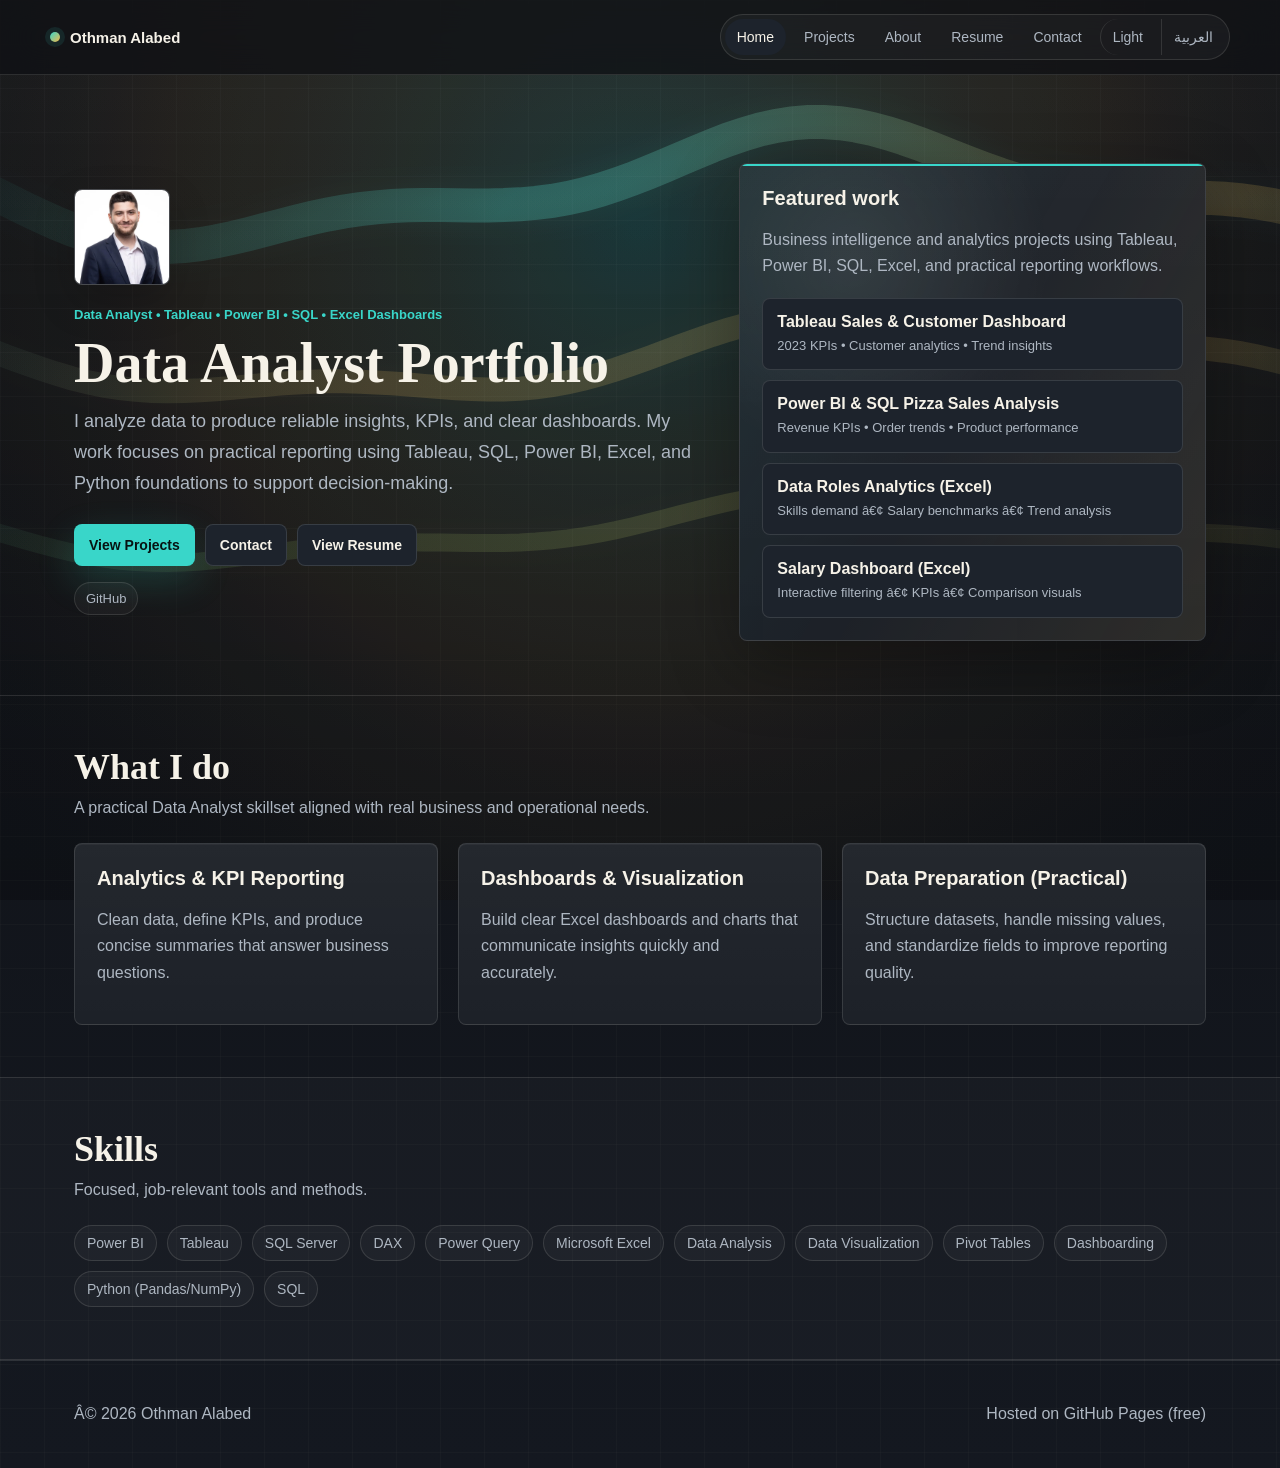
==== commit 47b64224: "update" ====
--- a/index.html
+++ b/index.html
@@ -6,7 +6,7 @@
   <title>Othman Alabed | Data Analyst Portfolio</title>
   <meta name="description" content="Othman Alabed - Data Analyst portfolio. Tableau, Power BI, SQL, Excel dashboards, analytics projects, and practical reporting." />
   <link rel="icon" href="assets/favicon.svg" type="image/svg+xml">
-  <link rel="stylesheet" href="assets/styles.css?v=8" />
+  <link rel="stylesheet" href="assets/styles.css?v=9" />
 </head>
 <body>
   <div class="scroll-progress" id="scrollProgress" aria-hidden="true"></div>
@@ -136,7 +136,8 @@
     </div>
   </footer>
 
-  <script src="assets/main.js?v=5"></script>
+  <script src="assets/main.js?v=6"></script>
 </body>
 </html>
 
+
--- a/assets/styles.css
+++ b/assets/styles.css
@@ -525,3 +525,254 @@
   .tableau-metric-card{min-height:112px}
   .pdf-frame{height:64vh}
 }
+
+
+/* ===== Interactive motion and bilingual polish ===== */
+.bg-canvas{
+  display:block;
+  position:fixed;
+  inset:0;
+  width:100%;
+  height:100%;
+  z-index:0;
+  opacity:.9;
+  pointer-events:none;
+  mix-blend-mode:screen;
+}
+
+[data-theme="light"] .bg-canvas{
+  opacity:.34;
+  mix-blend-mode:multiply;
+}
+
+.language-toggle{
+  min-height:36px;
+  display:inline-flex;
+  align-items:center;
+  justify-content:center;
+  border:0;
+  border-left:1px solid var(--line);
+  border-radius:0 999px 999px 0;
+  padding:8px 12px;
+  color:var(--muted);
+  background:transparent;
+  cursor:pointer;
+  font-size:14px;
+  line-height:1;
+  transition:background-color .18s ease,color .18s ease,transform .18s ease;
+}
+
+.language-toggle:hover{
+  color:var(--text);
+  background:var(--surface-2);
+}
+
+.theme-toggle{
+  border-radius:999px 0 0 999px;
+}
+
+.btn,
+.mini-item,
+.chip,
+.card{
+  position:relative;
+}
+
+.btn,
+.mini-item,
+.chip{
+  overflow:hidden;
+  isolation:isolate;
+}
+
+.btn:before,
+.mini-item:before,
+.chip:before{
+  content:"";
+  position:absolute;
+  inset:-1px;
+  pointer-events:none;
+  z-index:-1;
+  background:
+    radial-gradient(circle at var(--px, 50%) var(--py, 50%), rgba(255,255,255,.22), transparent 34%),
+    linear-gradient(120deg, rgba(57,214,201,.18), transparent 38%, rgba(242,184,75,.15));
+  opacity:0;
+  transition:opacity .22s ease;
+}
+
+.btn:hover:before,
+.mini-item:hover:before,
+.chip:hover:before{
+  opacity:1;
+}
+
+.btn.primary:after{
+  content:"";
+  position:absolute;
+  inset:-120% -40%;
+  pointer-events:none;
+  background:linear-gradient(100deg, transparent 38%, rgba(255,255,255,.58), transparent 62%);
+  transform:translateX(-55%) rotate(8deg);
+  transition:transform .7s cubic-bezier(.2,.7,.2,1);
+}
+
+.btn.primary:hover:after{
+  transform:translateX(55%) rotate(8deg);
+}
+
+.btn > *,
+.mini-item > *,
+.chip > *{
+  position:relative;
+  z-index:1;
+}
+
+.card{
+  overflow:hidden;
+}
+
+.card:before{
+  content:"";
+  position:absolute;
+  inset:0;
+  pointer-events:none;
+  background:
+    radial-gradient(circle at var(--px, 50%) var(--py, 0%), rgba(57,214,201,.14), transparent 32%),
+    linear-gradient(145deg, rgba(255,255,255,.055), transparent 36%);
+  opacity:0;
+  transition:opacity .24s ease;
+}
+
+.card:hover:before{
+  opacity:1;
+}
+
+.card > *{
+  position:relative;
+  z-index:1;
+}
+
+.highlight{
+  animation:floatPanel 7s ease-in-out infinite;
+}
+
+.highlight:before{
+  opacity:.7;
+  background:
+    linear-gradient(120deg, rgba(57,214,201,.10), transparent 48%, rgba(242,184,75,.12)),
+    radial-gradient(circle at var(--px, 24%) var(--py, 20%), rgba(255,255,255,.12), transparent 38%);
+}
+
+@keyframes floatPanel{
+  0%,100%{transform:translateY(0)}
+  50%{transform:translateY(-7px)}
+}
+
+.reveal{
+  transition-delay:var(--reveal-delay, 0ms);
+}
+
+.bar-track span{
+  transform-origin:left center;
+  animation:barBloom .9s cubic-bezier(.2,.7,.2,1) both;
+}
+
+@keyframes barBloom{
+  from{transform:scaleX(.08);filter:saturate(.8)}
+  to{transform:scaleX(1);filter:saturate(1.15)}
+}
+
+.dashboard-shot{
+  transition:transform .35s ease,filter .35s ease;
+}
+
+.dashboard-gallery .card:hover .dashboard-shot,
+.tableau-preview-card:hover .dashboard-shot,
+#tableau-sales-customer-dashboard:hover .shot{
+  transform:scale(1.018);
+  filter:saturate(1.08) contrast(1.02);
+}
+
+html[dir="rtl"]{
+  --font-sans:"Segoe UI", Tahoma, Arial, sans-serif;
+  --font-display:"Segoe UI", Tahoma, Arial, sans-serif;
+}
+
+html[dir="rtl"] body{
+  text-align:right;
+}
+
+html[dir="rtl"] .nav,
+html[dir="rtl"] .links,
+html[dir="rtl"] .cta,
+html[dir="rtl"] .actions,
+html[dir="rtl"] .meta-row,
+html[dir="rtl"] .footer-row,
+html[dir="rtl"] .bar-label,
+html[dir="rtl"] .project-top{
+  flex-direction:row-reverse;
+}
+
+html[dir="rtl"] .links{
+  justify-content:flex-start;
+}
+
+html[dir="rtl"] .brand:before{
+  order:2;
+}
+
+html[dir="rtl"] .theme-toggle{
+  border-left:1px solid var(--line);
+  border-radius:0 999px 999px 0;
+}
+
+html[dir="rtl"] .language-toggle{
+  border-left:0;
+  border-right:1px solid var(--line);
+  border-radius:999px 0 0 999px;
+}
+
+html[dir="rtl"] .bullets{
+  margin:14px 18px 0 0;
+}
+
+html[dir="rtl"] .project-file-banner{
+  border-left:1px solid var(--line);
+  border-right:3px solid var(--accent-2);
+}
+
+html[dir="rtl"] td,
+html[dir="rtl"] th{
+  text-align:right;
+}
+
+html[dir="rtl"] td:last-child,
+html[dir="rtl"] th:last-child{
+  text-align:left;
+}
+
+html[dir="rtl"] .bar-track span{
+  transform-origin:right center;
+}
+
+@media (prefers-reduced-motion:reduce){
+  .bg-canvas{display:none}
+  .highlight{animation:none}
+  .bar-track span{animation:none}
+}
+
+@media (max-width:860px){
+  .language-toggle,
+  .theme-toggle{
+    border:0;
+    border-radius:999px;
+  }
+
+  html[dir="rtl"] .nav{
+    align-items:flex-end;
+  }
+
+  html[dir="rtl"] .links{
+    justify-content:flex-end;
+  }
+}
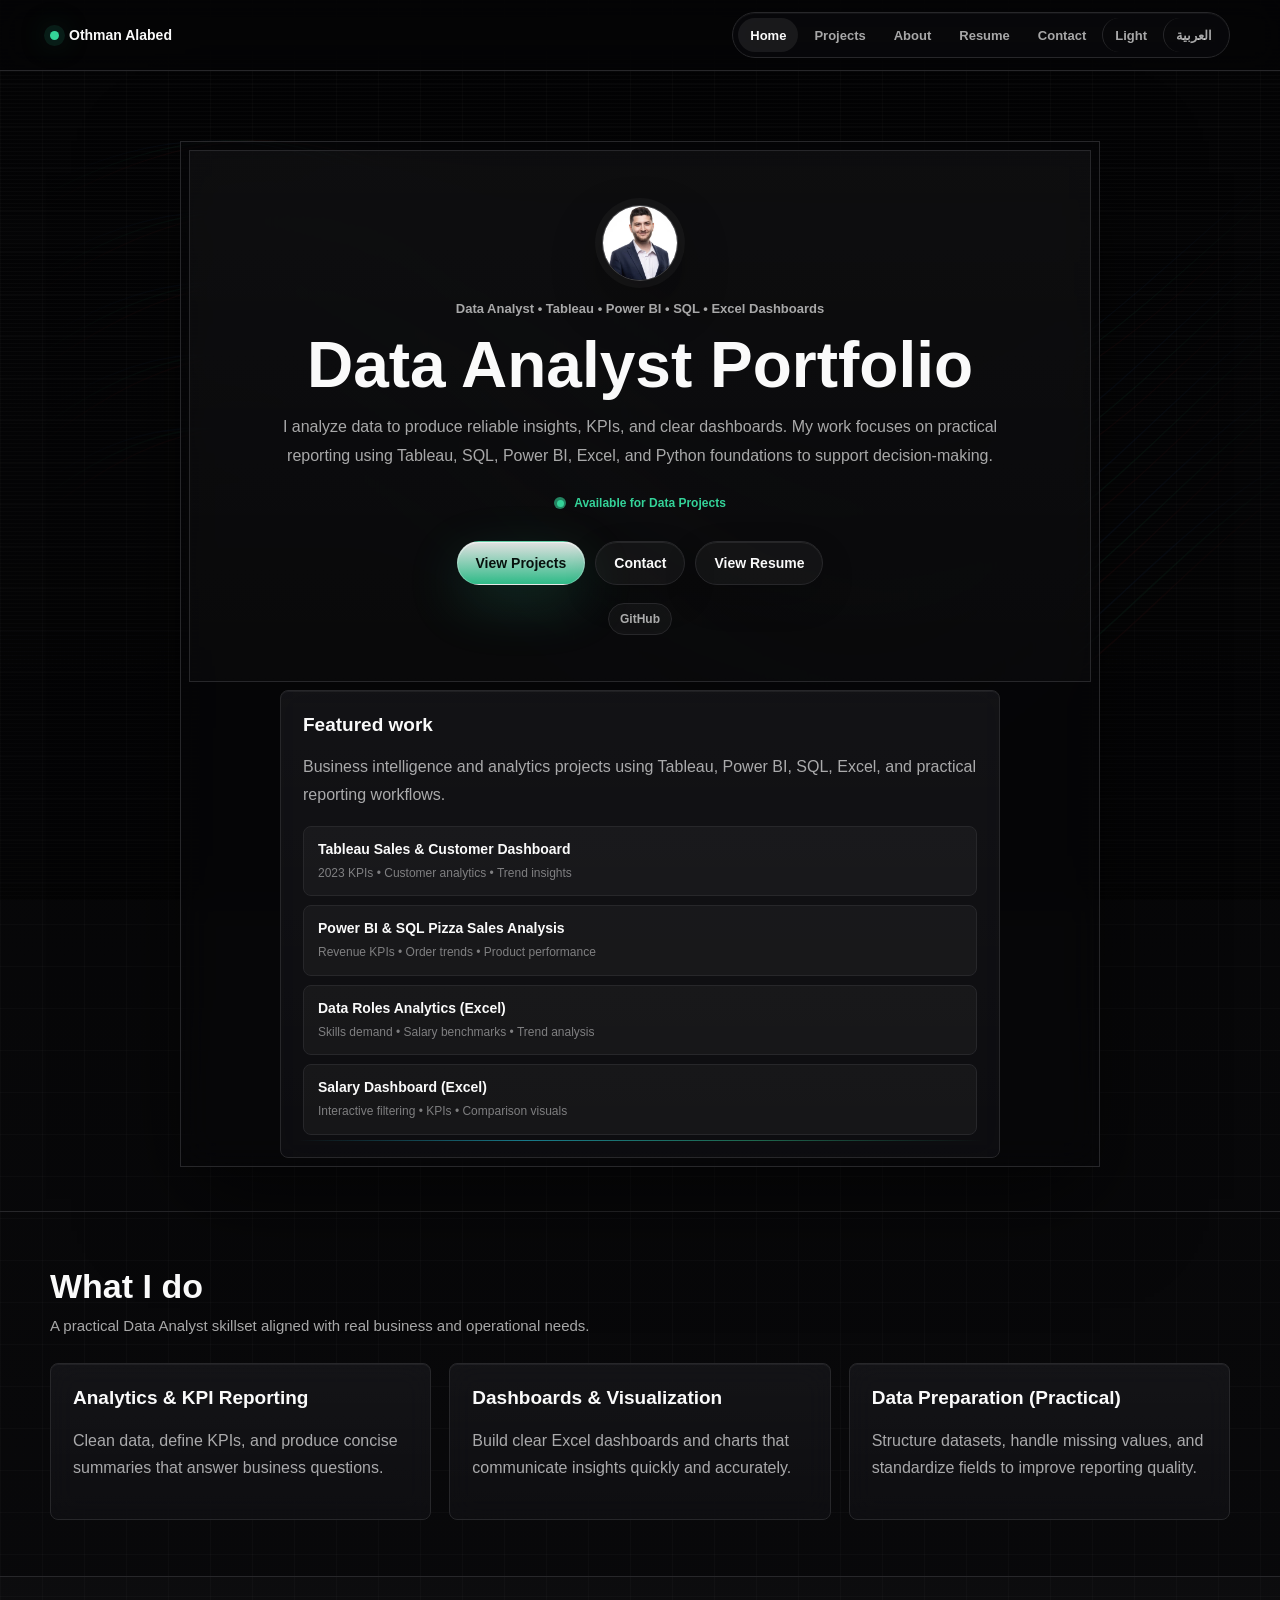
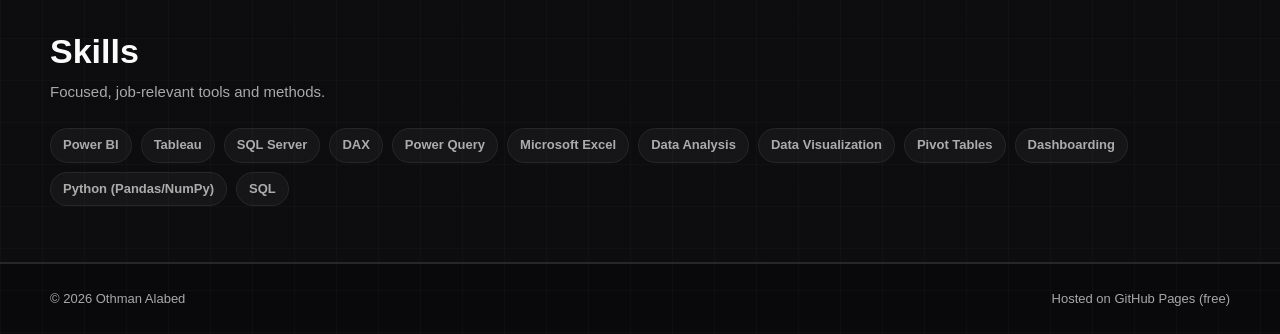
==== commit 7c3d9cbb: "update" ====
--- a/index.html
+++ b/index.html
@@ -1,4 +1,4 @@
-﻿<!doctype html>
+<!doctype html>
 <html lang="en">
 <head>
   <meta charset="utf-8" />
@@ -6,7 +6,7 @@
   <title>Othman Alabed | Data Analyst Portfolio</title>
   <meta name="description" content="Othman Alabed - Data Analyst portfolio. Tableau, Power BI, SQL, Excel dashboards, analytics projects, and practical reporting." />
   <link rel="icon" href="assets/favicon.svg" type="image/svg+xml">
-  <link rel="stylesheet" href="assets/styles.css?v=9" />
+  <link rel="stylesheet" href="assets/styles.css?v=10" />
 </head>
 <body>
   <div class="scroll-progress" id="scrollProgress" aria-hidden="true"></div>
@@ -42,6 +42,10 @@
             I analyze data to produce reliable insights, KPIs, and clear dashboards. My work focuses on practical reporting
             using Tableau, SQL, Power BI, Excel, and Python foundations to support decision-making.
           </p>
+          <div class="availability" aria-label="Availability">
+            <span class="availability-dot" aria-hidden="true"></span>
+            <span>Available for Data Projects</span>
+          </div>
           <div class="cta">
             <a class="btn primary" href="projects.html">View Projects</a>
             <a class="btn" href="contact.html">Contact</a>
@@ -70,11 +74,11 @@
             </a>
             <a class="mini-item" href="projects.html#data-roles">
               <span class="mini-title">Data Roles Analytics (Excel)</span>
-              <span class="mini-sub">Skills demand â€¢ Salary benchmarks â€¢ Trend analysis</span>
+              <span class="mini-sub">Skills demand &bull; Salary benchmarks &bull; Trend analysis</span>
             </a>
             <a class="mini-item" href="projects.html#salary-dashboard">
               <span class="mini-title">Salary Dashboard (Excel)</span>
-              <span class="mini-sub">Interactive filtering â€¢ KPIs â€¢ Comparison visuals</span>
+              <span class="mini-sub">Interactive filtering &bull; KPIs &bull; Comparison visuals</span>
             </a>
           </div>
         </aside>
@@ -131,12 +135,12 @@
 
   <footer class="footer">
     <div class="container footer-row">
-      <p class="muted">Â© <span id="year"></span> Othman Alabed</p>
+      <p class="muted">&copy; <span id="year"></span> Othman Alabed</p>
       <p class="muted">Hosted on GitHub Pages (free)</p>
     </div>
   </footer>
 
-  <script src="assets/main.js?v=6"></script>
+  <script src="assets/main.js?v=7"></script>
 </body>
 </html>
 
--- a/assets/styles.css
+++ b/assets/styles.css
@@ -1,45 +1,46 @@
-/* Premium data-portfolio system: quiet surfaces, clear hierarchy, responsive by default. */
+/* Shader-inspired portfolio interface. */
 :root{
   color-scheme:dark;
-  --bg:#0f1115;
-  --bg-soft:#141820;
-  --surface:#171b22;
-  --surface-2:#1d232c;
-  --surface-3:#222a34;
-  --text:#f6f2e8;
-  --muted:#aeb7c2;
-  --muted-2:#7f8996;
-  --line:rgba(246,242,232,.12);
-  --line-strong:rgba(246,242,232,.22);
-  --accent:#39d6c9;
-  --accent-2:#f2b84b;
-  --accent-3:#98df6b;
-  --danger:#ff744f;
-  --shadow:0 24px 70px rgba(0,0,0,.32);
-  --shadow-soft:0 16px 42px rgba(0,0,0,.20);
+  --bg:#050506;
+  --bg-2:#09090b;
+  --panel:#0b0b0e;
+  --panel-2:#101014;
+  --panel-3:#15151a;
+  --text:#fafafa;
+  --muted:rgba(250,250,250,.66);
+  --muted-2:rgba(250,250,250,.46);
+  --line:#27272a;
+  --line-soft:rgba(255,255,255,.085);
+  --line-strong:rgba(255,255,255,.22);
+  --accent:#34d399;
+  --accent-2:#22d3ee;
+  --accent-3:#fb923c;
+  --danger:#fb7185;
   --radius:8px;
-  --font-sans:Aptos, Manrope, "Segoe UI", sans-serif;
-  --font-display:"Aptos Display", Georgia, serif;
+  --shadow:0 32px 90px rgba(0,0,0,.55);
+  --shadow-soft:0 18px 54px rgba(0,0,0,.34);
+  --font-sans:Aptos, Inter, "Segoe UI", sans-serif;
+  --font-display:"Aptos Display", Aptos, Inter, "Segoe UI", sans-serif;
 }
 
 [data-theme="light"]{
   color-scheme:light;
-  --bg:#f5f3ee;
-  --bg-soft:#ebe8df;
-  --surface:#ffffff;
-  --surface-2:#f8f7f2;
-  --surface-3:#ece9df;
-  --text:#171a1f;
-  --muted:#5d6672;
-  --muted-2:#7b8490;
-  --line:rgba(23,26,31,.12);
-  --line-strong:rgba(23,26,31,.22);
-  --accent:#087f77;
-  --accent-2:#9b6500;
-  --accent-3:#426f1b;
-  --danger:#b94122;
-  --shadow:0 24px 70px rgba(36,31,22,.14);
-  --shadow-soft:0 16px 42px rgba(36,31,22,.10);
+  --bg:#f7f7f4;
+  --bg-2:#ededeb;
+  --panel:#ffffff;
+  --panel-2:#f5f5f1;
+  --panel-3:#ecece7;
+  --text:#111113;
+  --muted:rgba(17,17,19,.66);
+  --muted-2:rgba(17,17,19,.48);
+  --line:#d8d8d2;
+  --line-soft:rgba(17,17,19,.09);
+  --line-strong:rgba(17,17,19,.18);
+  --accent:#047857;
+  --accent-2:#0e7490;
+  --accent-3:#c2410c;
+  --shadow:0 26px 72px rgba(17,17,19,.13);
+  --shadow-soft:0 16px 42px rgba(17,17,19,.10);
 }
 
 *{box-sizing:border-box}
@@ -47,14 +48,16 @@
 html{scroll-behavior:smooth}
 body{
   margin:0;
+  min-width:320px;
   font-family:var(--font-sans);
-  letter-spacing:0;
+  color:var(--text);
   background:
     linear-gradient(rgba(255,255,255,.018) 1px, transparent 1px),
     linear-gradient(90deg, rgba(255,255,255,.018) 1px, transparent 1px),
-    linear-gradient(180deg, var(--bg), var(--bg-soft));
-  background-size:44px 44px, 44px 44px, auto;
-  color:var(--text);
+    radial-gradient(1200px 700px at 50% -20%, rgba(255,255,255,.055), transparent 58%),
+    linear-gradient(180deg, var(--bg), var(--bg-2));
+  background-size:42px 42px, 42px 42px, auto, auto;
+  letter-spacing:0;
   text-rendering:optimizeLegibility;
   -webkit-font-smoothing:antialiased;
 }
@@ -63,347 +66,673 @@
   content:"";
   position:fixed;
   inset:0;
+  z-index:0;
   pointer-events:none;
-  background:linear-gradient(180deg, rgba(255,255,255,.035), transparent 32%, rgba(0,0,0,.20));
+  background:
+    linear-gradient(180deg, rgba(0,0,0,.08), transparent 26%, rgba(0,0,0,.36)),
+    repeating-linear-gradient(0deg, rgba(255,255,255,.028) 0 1px, transparent 1px 4px);
+  opacity:.72;
+}
+
+[data-theme="light"] body:before{opacity:.28}
+
+a{color:inherit;text-decoration:none}
+img{display:block;max-width:100%}
+button,input,textarea,select{font:inherit}
+::selection{background:rgba(52,211,153,.28);color:var(--text)}
+
+.container{width:min(100% - 48px, 1180px);margin:0 auto}
+.header,main,footer{position:relative;z-index:1}
+
+.bg-canvas{
+  display:block;
+  position:fixed;
+  inset:0;
   z-index:0;
-}
-
-a{color:inherit;text-decoration:none}
-img{max-width:100%;display:block}
-button,input,textarea,select{font:inherit}
-.container{max-width:1180px;margin:0 auto;padding:0 24px}
-
-.bg-canvas{display:none}
-.header,main,footer{position:relative;z-index:1}
+  width:100%;
+  height:100%;
+  opacity:.92;
+  pointer-events:none;
+}
+
+[data-theme="light"] .bg-canvas{opacity:.24;filter:saturate(.8)}
 
 .scroll-progress{
   position:fixed;
   top:0;
   left:0;
-  height:3px;
+  z-index:50;
   width:0%;
-  z-index:40;
-  background:linear-gradient(90deg,var(--accent),var(--accent-2));
+  height:2px;
+  background:linear-gradient(90deg,var(--accent),var(--accent-2),var(--accent-3));
+  box-shadow:0 0 18px rgba(34,211,238,.45);
 }
 
 .header{
   position:sticky;
   top:0;
-  z-index:30;
+  z-index:40;
   border-bottom:1px solid var(--line);
-  background:rgba(15,17,21,.76);
+  background:rgba(5,5,6,.72);
   backdrop-filter:blur(18px);
 }
-[data-theme="light"] .header{background:rgba(245,243,238,.82)}
+
+[data-theme="light"] .header{background:rgba(247,247,244,.78)}
+
 .nav{
   display:flex;
   align-items:center;
   justify-content:space-between;
   gap:18px;
-  padding:14px 0;
-}
+  min-height:70px;
+}
+
 .brand{
   display:inline-flex;
   align-items:center;
   gap:10px;
-  font-weight:850;
-  font-size:15px;
-}
+  min-height:40px;
+  color:var(--text);
+  font-size:14px;
+  font-weight:760;
+  line-height:1;
+}
+
 .brand:before{
   content:"";
-  width:10px;
-  height:10px;
+  width:9px;
+  height:9px;
   border-radius:50%;
-  background:linear-gradient(135deg,var(--accent),var(--accent-2));
-  box-shadow:0 0 0 5px rgba(57,214,201,.10);
-}
+  background:var(--accent);
+  box-shadow:0 0 0 6px rgba(52,211,153,.11), 0 0 28px rgba(52,211,153,.55);
+}
+
 .links{
   display:flex;
   align-items:center;
   justify-content:flex-end;
-  gap:6px;
-  flex-wrap:wrap;
-  padding:4px;
+  gap:4px;
+  max-width:100%;
+  padding:5px;
   border:1px solid var(--line);
   border-radius:999px;
-  background:rgba(255,255,255,.035);
-}
-[data-theme="light"] .links{background:rgba(255,255,255,.62)}
+  background:rgba(10,10,13,.74);
+  box-shadow:0 1px 0 rgba(255,255,255,.04) inset;
+  backdrop-filter:blur(16px);
+}
+
+[data-theme="light"] .links{background:rgba(255,255,255,.74)}
+
 .links a,
-.theme-toggle{
-  min-height:36px;
+.theme-toggle,
+.language-toggle{
+  position:relative;
   display:inline-flex;
   align-items:center;
   justify-content:center;
+  min-height:34px;
+  border:0;
   border-radius:999px;
   padding:8px 12px;
   color:var(--muted);
-  font-size:14px;
+  background:transparent;
+  font-size:13px;
+  font-weight:650;
   line-height:1;
-  border:0;
-  background:transparent;
+  white-space:nowrap;
   cursor:pointer;
-  transition:background-color .18s ease,color .18s ease,transform .18s ease;
-}
+  transition:color .18s ease, background-color .18s ease, transform .18s ease;
+}
+
 .links a:hover,
 .links a.active,
-.theme-toggle:hover{
+.theme-toggle:hover,
+.language-toggle:hover{
   color:var(--text);
-  background:var(--surface-2);
-}
-.links a:after{display:none}
-.theme-toggle{border-left:1px solid var(--line);border-radius:0 999px 999px 0}
+  background:rgba(255,255,255,.075);
+}
+
+[data-theme="light"] .links a:hover,
+[data-theme="light"] .links a.active,
+[data-theme="light"] .theme-toggle:hover,
+[data-theme="light"] .language-toggle:hover{
+  background:rgba(17,17,19,.07);
+}
+
+.theme-toggle,
+.language-toggle{border-left:1px solid var(--line)}
 
 .hero{
   position:relative;
-  padding:88px 0 54px;
+  padding:70px 0 44px;
   border-bottom:1px solid var(--line);
 }
+
 .hero-grid{
+  width:min(100% - 48px, 920px);
+  max-width:920px;
+  margin:0 auto;
+  padding:8px;
   display:grid;
-  grid-template-columns:minmax(0,1.15fr) minmax(320px,.85fr);
-  gap:34px;
-  align-items:center;
-}
-.avatar-wrap{display:inline-block;margin:0 0 18px}
+  grid-template-columns:1fr;
+  gap:8px;
+  border:1px solid var(--line);
+  background:rgba(7,7,9,.54);
+  box-shadow:var(--shadow);
+  backdrop-filter:blur(18px);
+}
+
+[data-theme="light"] .hero-grid{background:rgba(255,255,255,.62)}
+
+.hero-grid > div:first-child{
+  min-width:0;
+  padding:54px 34px 46px;
+  border:1px solid var(--line);
+  background:linear-gradient(180deg, rgba(255,255,255,.035), rgba(255,255,255,.014));
+  text-align:center;
+  overflow:hidden;
+}
+
+.hero-grid > aside{
+  max-width:720px;
+  width:100%;
+  margin:0 auto;
+}
+
+.avatar-wrap{
+  display:inline-flex;
+  margin:0 0 18px;
+}
+
 .avatar{
-  width:96px;
-  height:96px;
-  border-radius:var(--radius);
+  width:76px;
+  height:76px;
+  border-radius:50%;
   object-fit:cover;
   border:1px solid var(--line-strong);
-  background:var(--surface);
-  box-shadow:var(--shadow-soft);
+  background:var(--panel-2);
+  box-shadow:0 0 0 7px rgba(255,255,255,.035), 0 22px 50px rgba(0,0,0,.34);
 }
 
 .kicker{
-  margin:0 0 14px;
-  color:var(--accent);
+  max-width:760px;
+  margin:0 auto 14px;
+  color:var(--muted);
   font-size:13px;
-  font-weight:760;
-}
+  font-weight:650;
+  line-height:1.55;
+}
+
 .kicker:after{display:none}
+
 h1{
-  max-width:860px;
-  margin:0 0 16px;
+  max-width:820px;
+  margin:0 auto 16px;
   font-family:var(--font-display);
-  font-size:56px;
-  line-height:.98;
-  font-weight:880;
-}
+  font-size:64px;
+  line-height:1;
+  font-weight:860;
+  letter-spacing:0;
+  text-wrap:balance;
+}
+
 .lead{
-  max-width:70ch;
-  margin:0;
+  max-width:720px;
+  margin:0 auto;
   color:var(--muted);
-  font-size:18px;
-  line-height:1.7;
-}
-.cta,.actions,.meta-row{
-  display:flex;
-  flex-wrap:wrap;
-  gap:10px;
-}
-.cta{margin:26px 0 12px}
-.meta-row{margin-top:16px}
-.btn{
+  font-size:16px;
+  line-height:1.78;
+}
+
+.availability{
   display:inline-flex;
   align-items:center;
   justify-content:center;
-  min-height:42px;
-  border:1px solid var(--line);
-  border-radius:var(--radius);
-  padding:10px 14px;
-  background:var(--surface-2);
+  gap:8px;
+  margin:26px auto 0;
+  color:var(--accent);
+  font-size:12px;
+  font-weight:700;
+}
+
+.availability-dot{
+  position:relative;
+  width:12px;
+  height:12px;
+  display:inline-flex;
+  align-items:center;
+  justify-content:center;
+}
+
+.availability-dot:before,
+.availability-dot:after{
+  content:"";
+  position:absolute;
+  border-radius:50%;
+  background:var(--accent);
+}
+
+.availability-dot:before{
+  width:12px;
+  height:12px;
+  opacity:.6;
+  animation:ping 1.65s cubic-bezier(0,0,.2,1) infinite;
+}
+
+.availability-dot:after{
+  width:7px;
+  height:7px;
+}
+
+@keyframes ping{
+  75%,100%{transform:scale(2.2);opacity:0}
+}
+
+.cta,
+.actions,
+.meta-row{
+  display:flex;
+  flex-wrap:wrap;
+  align-items:center;
+  gap:10px;
+}
+
+.cta{justify-content:center;margin:28px 0 0}
+.actions{margin-top:auto;padding-top:20px}
+.meta-row{justify-content:center;margin-top:18px}
+
+.btn{
+  position:relative;
+  isolation:isolate;
+  overflow:hidden;
+  display:inline-flex;
+  align-items:center;
+  justify-content:center;
+  min-height:44px;
+  max-width:100%;
+  border:1px solid var(--line);
+  border-radius:999px;
+  padding:10px 18px;
   color:var(--text);
+  background:rgba(255,255,255,.035);
+  box-shadow:0 1px 0 rgba(255,255,255,.08) inset, 0 14px 34px rgba(0,0,0,.18);
   font-size:14px;
-  font-weight:720;
-  transition:transform .18s ease,box-shadow .18s ease,border-color .18s ease,background-color .18s ease;
-}
-.btn.primary{
-  background:var(--accent);
-  border-color:transparent;
-  color:#071312;
-  box-shadow:0 14px 38px rgba(57,214,201,.18);
-}
-[data-theme="light"] .btn.primary{color:#fff}
+  font-weight:740;
+  line-height:1.15;
+  text-align:center;
+  white-space:normal;
+  transition:transform .2s ease, border-color .2s ease, background-color .2s ease, box-shadow .2s ease;
+}
+
+.btn:before{
+  content:"";
+  position:absolute;
+  inset:-1px;
+  z-index:-1;
+  opacity:0;
+  background:
+    radial-gradient(circle at var(--px, 50%) var(--py, 40%), rgba(255,255,255,.34), transparent 30%),
+    linear-gradient(120deg, rgba(34,211,238,.2), transparent 42%, rgba(251,146,60,.18));
+  transition:opacity .22s ease;
+}
+
+.btn:after{
+  content:"";
+  position:absolute;
+  inset:-90% -30%;
+  pointer-events:none;
+  background:linear-gradient(105deg, transparent 42%, rgba(255,255,255,.38), transparent 58%);
+  transform:translateX(-64%) rotate(8deg);
+  transition:transform .62s cubic-bezier(.2,.7,.2,1);
+}
+
 .btn:hover{
   transform:translateY(-2px);
   border-color:var(--line-strong);
-  box-shadow:var(--shadow-soft);
-}
+  background:rgba(255,255,255,.07);
+  box-shadow:0 1px 0 rgba(255,255,255,.12) inset, 0 20px 54px rgba(0,0,0,.28);
+}
+
+.btn:hover:before{opacity:1}
+.btn:hover:after{transform:translateX(64%) rotate(8deg)}
 .btn:active{transform:translateY(0)}
-.chip,.badge,.pills li{
+
+.btn.primary{
+  border-color:rgba(255,255,255,.23);
+  color:#07110d;
+  background:linear-gradient(180deg, rgba(255,255,255,.88), rgba(52,211,153,.88));
+  box-shadow:0 1px 0 rgba(255,255,255,.52) inset, 0 18px 55px rgba(52,211,153,.18);
+}
+
+[data-theme="light"] .btn.primary{color:#fff;background:linear-gradient(180deg, #111113, #047857)}
+
+.chip,
+.badge,
+.pills li{
+  display:inline-flex;
+  align-items:center;
+  justify-content:center;
+  min-height:32px;
   border:1px solid var(--line);
   border-radius:999px;
   color:var(--muted);
-  background:rgba(255,255,255,.035);
-}
-.chip{padding:8px 11px;font-size:13px}
-
-.section{padding:52px 0}
+  background:rgba(255,255,255,.034);
+  line-height:1.25;
+}
+
+.chip{
+  position:relative;
+  overflow:hidden;
+  padding:7px 11px;
+  font-size:12px;
+  font-weight:680;
+}
+
+.section{
+  padding:56px 0;
+  position:relative;
+}
+
 .section.subtle{
   border-top:1px solid var(--line);
   border-bottom:1px solid var(--line);
-  background:rgba(255,255,255,.025);
-}
+  background:rgba(255,255,255,.018);
+}
+
 .section-head{
   max-width:760px;
-  margin:0 0 22px;
-  position:relative;
-}
+  margin:0 0 24px;
+}
+
 .section-head:before{display:none}
+
 .section-head h2,
 .page-head h1{
-  margin:0 0 8px;
+  margin:0 0 9px;
   font-family:var(--font-display);
-  font-size:36px;
+  color:var(--text);
+  font-size:34px;
   line-height:1.08;
-  font-weight:850;
-}
+  font-weight:820;
+  letter-spacing:0;
+  text-wrap:balance;
+}
+
 .section-head p,
-.page-head p{margin:0;color:var(--muted);line-height:1.65}
+.page-head p{
+  margin:0;
+  color:var(--muted);
+  font-size:15px;
+  line-height:1.72;
+}
 
 .page-head{
-  padding:56px 0 30px;
+  padding:58px 0 34px;
   border-bottom:1px solid var(--line);
 }
-.page-head h1{font-size:46px}
+
+.page-head .container{
+  width:min(100% - 48px, 920px);
+  padding:8px;
+  border:1px solid var(--line);
+  background:rgba(7,7,9,.54);
+  backdrop-filter:blur(18px);
+}
+
+[data-theme="light"] .page-head .container{background:rgba(255,255,255,.62)}
+
+.page-head .container > *{
+  border-left:1px solid var(--line);
+  border-right:1px solid var(--line);
+  padding-left:26px;
+  padding-right:26px;
+}
+
+.page-head h1{
+  padding-top:36px;
+  margin-bottom:0;
+  border-top:1px solid var(--line);
+  border-bottom:0;
+  text-align:center;
+  font-size:48px;
+}
+
+.page-head p{
+  padding-top:12px;
+  padding-bottom:34px;
+  border-bottom:1px solid var(--line);
+  text-align:center;
+}
 
 .card{
+  position:relative;
+  overflow:hidden;
   border:1px solid var(--line);
   border-radius:var(--radius);
   padding:22px;
-  background:linear-gradient(180deg, rgba(255,255,255,.055), rgba(255,255,255,.026)), var(--surface);
-  box-shadow:0 1px 0 rgba(255,255,255,.04) inset;
-  transition:transform .18s ease,box-shadow .18s ease,border-color .18s ease,background-color .18s ease;
-}
+  background:linear-gradient(180deg, rgba(255,255,255,.045), rgba(255,255,255,.018)), rgba(11,11,14,.72);
+  box-shadow:0 1px 0 rgba(255,255,255,.055) inset;
+  backdrop-filter:blur(14px);
+  transition:transform .2s ease, border-color .2s ease, background-color .2s ease, box-shadow .2s ease;
+}
+
+[data-theme="light"] .card{background:rgba(255,255,255,.72)}
+
+.card:before{
+  content:"";
+  position:absolute;
+  inset:0;
+  pointer-events:none;
+  opacity:0;
+  background:
+    radial-gradient(circle at var(--px, 50%) var(--py, 0%), rgba(34,211,238,.13), transparent 32%),
+    linear-gradient(145deg, rgba(255,255,255,.07), transparent 34%);
+  transition:opacity .22s ease;
+}
+
 .card:hover{
   transform:translateY(-3px);
   border-color:var(--line-strong);
   box-shadow:var(--shadow-soft);
 }
+
+.card:hover:before{opacity:1}
+.card > *{position:relative;z-index:1}
+
 .highlight{
-  position:relative;
-  overflow:hidden;
-  box-shadow:var(--shadow);
-}
+  animation:floatPanel 7s ease-in-out infinite;
+}
+
 .highlight:after{
   content:"";
   position:absolute;
-  inset:0;
-  pointer-events:none;
-  border-top:2px solid var(--accent);
-}
-.h3,.card h3{
+  inset:auto 16px 16px;
+  height:1px;
+  background:linear-gradient(90deg, transparent, rgba(34,211,238,.55), rgba(52,211,153,.46), transparent);
+}
+
+@keyframes floatPanel{
+  0%,100%{transform:translateY(0)}
+  50%{transform:translateY(-6px)}
+}
+
+.h3,
+.card h3{
   margin:0 0 10px;
-  font-size:20px;
-  line-height:1.25;
-  font-weight:820;
-}
-.muted{color:var(--muted);line-height:1.65}
-.grid-2{display:grid;grid-template-columns:repeat(2,minmax(0,1fr));gap:20px}
-.grid-3{display:grid;grid-template-columns:repeat(3,minmax(0,1fr));gap:20px}
-
-.mini-list{display:flex;flex-direction:column;gap:10px;margin-top:18px}
+  color:var(--text);
+  font-size:19px;
+  line-height:1.28;
+  font-weight:800;
+  letter-spacing:0;
+}
+
+.muted{color:var(--muted);line-height:1.7}
+.grid-2{display:grid;grid-template-columns:repeat(2,minmax(0,1fr));gap:18px}
+.grid-3{display:grid;grid-template-columns:repeat(3,minmax(0,1fr));gap:18px}
+
+.mini-list{
+  display:flex;
+  flex-direction:column;
+  gap:9px;
+  margin-top:18px;
+}
+
 .mini-item{
+  position:relative;
+  isolation:isolate;
+  overflow:hidden;
   display:block;
   border:1px solid var(--line);
   border-radius:var(--radius);
-  padding:14px;
-  background:var(--surface-2);
-  transition:transform .18s ease,border-color .18s ease,background-color .18s ease;
-}
+  padding:13px 14px;
+  background:rgba(255,255,255,.034);
+  transition:transform .2s ease, border-color .2s ease, background-color .2s ease;
+}
+
+.mini-item:before,
+.chip:before{
+  content:"";
+  position:absolute;
+  inset:-1px;
+  z-index:-1;
+  opacity:0;
+  background:radial-gradient(circle at var(--px, 50%) var(--py, 50%), rgba(255,255,255,.18), transparent 36%);
+  transition:opacity .2s ease;
+}
+
 .mini-item:hover{
-  transform:translateX(3px);
-  border-color:var(--accent);
-  background:var(--surface-3);
-}
-.mini-title{display:block;font-weight:780}
-.mini-sub{display:block;color:var(--muted);font-size:13px;margin-top:5px;line-height:1.5}
+  transform:translateX(4px);
+  border-color:var(--line-strong);
+  background:rgba(255,255,255,.06);
+}
+
+.mini-item:hover:before,
+.chip:hover:before{opacity:1}
+
+.mini-title{
+  display:block;
+  color:var(--text);
+  font-size:14px;
+  font-weight:760;
+  line-height:1.35;
+}
+
+.mini-sub{
+  display:block;
+  margin-top:5px;
+  color:var(--muted-2);
+  font-size:12px;
+  line-height:1.55;
+}
 
 .pills{
   list-style:none;
+  display:flex;
+  flex-wrap:wrap;
+  gap:9px;
+  margin:0;
   padding:0;
-  margin:0;
-  display:flex;
-  flex-wrap:wrap;
-  gap:10px;
-}
+}
+
 .pills li{
-  padding:9px 12px;
-  font-size:14px;
-}
+  padding:8px 12px;
+  color:var(--muted);
+  font-size:13px;
+  font-weight:650;
+}
+
 .bullets{
-  margin:14px 0 0 18px;
+  margin:14px 0 0 19px;
+  padding:0;
   color:var(--muted);
-  line-height:1.65;
-}
+  line-height:1.7;
+}
+
 .bullets li{margin:8px 0}
+.bullets a{text-decoration:underline;text-decoration-color:var(--line-strong);text-underline-offset:4px}
 
 .project{
   display:flex;
   flex-direction:column;
   min-height:100%;
 }
+
 .project-top{
   display:flex;
   align-items:flex-start;
   justify-content:space-between;
   gap:14px;
-  margin-bottom:6px;
-}
+  margin-bottom:8px;
+}
+
 .project-top > div{min-width:0}
 .project-top p{margin:0}
+
 .badge{
   flex:0 0 auto;
-  padding:7px 10px;
-  font-size:12px;
-  font-weight:720;
-}
-.project-body{display:flex;flex-direction:column;flex:1}
+  min-height:28px;
+  padding:6px 10px;
+  color:var(--text);
+  font-size:11px;
+  font-weight:760;
+}
+
+.project-body{
+  display:flex;
+  flex:1;
+  flex-direction:column;
+}
+
 .shot{
   width:100%;
   margin-top:16px;
+  border:1px solid var(--line);
   border-radius:var(--radius);
-  border:1px solid var(--line);
-  background:var(--surface-2);
+  background:var(--panel-2);
   overflow:hidden;
 }
-.actions{margin-top:auto;padding-top:18px}
+
 #tableau-sales-customer-dashboard{
   grid-column:1 / -1;
   display:grid;
-  grid-template-columns:minmax(0,.95fr) minmax(0,1.05fr);
-  gap:22px;
+  grid-template-columns:minmax(0,.94fr) minmax(0,1.06fr);
+  gap:20px;
   align-items:start;
 }
+
 #tableau-sales-customer-dashboard .project-top{margin:0}
 #tableau-sales-customer-dashboard .project-body{min-width:0}
-#tableau-sales-customer-dashboard .shot{margin-top:0;aspect-ratio:832 / 600;object-fit:contain;background:#f3f5f6}
+#tableau-sales-customer-dashboard .shot{
+  margin-top:0;
+  aspect-ratio:832 / 600;
+  object-fit:contain;
+  background:#f4f5f3;
+}
 #tableau-sales-customer-dashboard .bullets{margin-top:16px}
 
 .project-file-banner{
-  border:1px solid var(--line);
-  border-left:3px solid var(--accent-2);
+  display:flex;
+  flex-direction:column;
+  gap:4px;
+  margin-top:16px;
+  border:1px solid var(--line);
+  border-left:3px solid var(--accent-3);
   border-radius:var(--radius);
   padding:14px;
-  margin-top:16px;
-  display:flex;
-  flex-direction:column;
-  gap:4px;
-  background:var(--surface-2);
-}
+  background:rgba(255,255,255,.034);
+}
+
 .project-file-banner strong{color:var(--text)}
-.project-file-banner span{color:var(--muted);font-size:14px;line-height:1.55}
+.project-file-banner span{color:var(--muted);font-size:13px;line-height:1.6}
 
 .profile-wrap{display:block;margin:14px 0 18px}
 .profile{
   width:100%;
   max-width:440px;
+  border:1px solid var(--line);
   border-radius:var(--radius);
   object-fit:cover;
-  border:1px solid var(--line);
-  background:var(--surface-2);
+  background:var(--panel-2);
 }
 
 .pdf-wrap{
@@ -411,296 +740,174 @@
   border:1px solid var(--line);
   border-radius:var(--radius);
   overflow:hidden;
-  background:var(--surface-2);
-}
-.pdf-frame{width:100%;height:78vh;border:0}
+  background:var(--panel-2);
+}
+
+.pdf-frame{width:100%;height:78vh;border:0;background:#fff}
 .dashboard-pdf-wrap{margin-top:10px;box-shadow:var(--shadow-soft)}
 
-.project-hero .project-preview-card{padding:10px;overflow:hidden}
+.project-hero .project-preview-card{
+  padding:10px;
+  overflow:hidden;
+}
+
 .project-hero .project-preview-card .shot{margin:0;border-radius:var(--radius)}
-.pdf-summary-card{display:flex;flex-direction:column;gap:10px}
+
+.pdf-summary-card{
+  display:flex;
+  flex-direction:column;
+  gap:10px;
+}
+
 .pdf-summary-card .mini-list{margin-top:0}
 
-.kpi-grid{display:grid;grid-template-columns:repeat(5,minmax(0,1fr));gap:16px}
-.kpi-card{display:flex;flex-direction:column;gap:9px;min-height:150px}
-.kpi-card img{width:38px;height:38px;object-fit:contain}
-.kpi-card span,.tableau-metric-card span{color:var(--muted);font-size:14px}
-.kpi-card strong,.tableau-metric-card strong{font-size:28px;line-height:1;color:var(--text)}
-.kpi-card small,.tableau-metric-card small{color:var(--muted);line-height:1.45}
+.kpi-grid{
+  display:grid;
+  grid-template-columns:repeat(5,minmax(0,1fr));
+  gap:14px;
+}
+
+.kpi-card,
+.tableau-metric-card{
+  display:flex;
+  flex-direction:column;
+  gap:9px;
+  min-height:142px;
+}
+
+.kpi-card img{width:34px;height:34px;object-fit:contain;filter:saturate(.95)}
+.kpi-card span,
+.tableau-metric-card span{color:var(--muted);font-size:13px;line-height:1.45}
+.kpi-card strong,
+.tableau-metric-card strong{color:var(--text);font-size:27px;line-height:1;font-weight:840}
+.kpi-card small,
+.tableau-metric-card small{color:var(--muted-2);font-size:12px;line-height:1.45}
+
 .analysis-card{overflow:hidden}
 .section-head.compact{margin-bottom:16px}
-.section-head.compact h2{font-size:22px;margin-bottom:5px}
+.section-head.compact h2{font-size:21px;margin-bottom:5px}
+.section-head.compact p{font-size:14px}
+
 .bar-row{margin:13px 0}
-.bar-label{display:flex;align-items:center;justify-content:space-between;gap:12px;color:var(--muted);font-size:14px;margin-bottom:7px}
-.bar-label strong{color:var(--text);font-weight:780}
-.bar-track{height:11px;border-radius:999px;background:var(--surface-3);border:1px solid var(--line);overflow:hidden}
-.bar-track span{display:block;height:100%;border-radius:999px;background:linear-gradient(90deg,var(--accent),var(--accent-3))}
+.bar-label{
+  display:flex;
+  align-items:center;
+  justify-content:space-between;
+  gap:12px;
+  margin-bottom:7px;
+  color:var(--muted);
+  font-size:13px;
+}
+
+.bar-label strong{color:var(--text);font-weight:760}
+.bar-track{
+  height:10px;
+  border:1px solid var(--line);
+  border-radius:999px;
+  overflow:hidden;
+  background:rgba(255,255,255,.04);
+}
+
+.bar-track span{
+  display:block;
+  height:100%;
+  border-radius:999px;
+  background:linear-gradient(90deg,var(--accent-2),var(--accent),var(--accent-3));
+  transform-origin:left center;
+  animation:barBloom .9s cubic-bezier(.2,.7,.2,1) both;
+}
+
+@keyframes barBloom{
+  from{transform:scaleX(.08)}
+  to{transform:scaleX(1)}
+}
+
 .table-card{overflow:auto}
 .table-card h3{margin:0 0 12px}
-table{width:100%;border-collapse:collapse;font-size:14px;color:var(--muted)}
-th,td{border-bottom:1px solid var(--line);padding:11px 10px;text-align:left;vertical-align:top}
-th{color:var(--text);font-weight:820}
+table{width:100%;border-collapse:collapse;color:var(--muted);font-size:13px}
+th,td{border-bottom:1px solid var(--line);padding:10px 9px;text-align:left;vertical-align:top}
+th{color:var(--text);font-weight:800}
 td:last-child,th:last-child{text-align:right;color:var(--text)}
 
-.gallery-grid{display:grid;grid-template-columns:repeat(2,minmax(0,1fr));gap:20px;align-items:start}
-.gallery-grid .wide{grid-column:1 / -1;max-width:680px;margin-inline:auto}
+.gallery-grid{
+  display:grid;
+  grid-template-columns:repeat(2,minmax(0,1fr));
+  gap:18px;
+  align-items:start;
+}
+
+.gallery-grid .wide{
+  grid-column:1 / -1;
+  max-width:680px;
+  margin-inline:auto;
+}
+
 figure.card{margin:0}
-figcaption{margin-top:12px;color:var(--muted);font-size:14px;line-height:1.55}
+figcaption{
+  margin-top:12px;
+  color:var(--muted);
+  font-size:13px;
+  line-height:1.6;
+}
 
 .tableau-preview-card{padding:10px;overflow:hidden}
 .tableau-metric-grid{
   display:grid;
   grid-template-columns:repeat(3,minmax(0,1fr));
-  gap:16px;
-}
-.tableau-metric-card{
-  display:flex;
-  flex-direction:column;
-  justify-content:space-between;
-  gap:9px;
-  min-height:130px;
-}
+  gap:14px;
+}
+
 .dashboard-shot{
   width:100%;
   aspect-ratio:832 / 600;
   object-fit:contain;
   padding:8px;
-  background:#f3f5f6;
-}
+  background:#f4f5f3;
+  transition:transform .35s ease, filter .35s ease;
+}
+
 .dashboard-gallery figure{overflow:hidden}
 .dashboard-gallery .shot{margin-top:0}
+.dashboard-gallery .card:hover .dashboard-shot,
+.tableau-preview-card:hover .dashboard-shot,
+#tableau-sales-customer-dashboard:hover .shot{
+  transform:scale(1.016);
+  filter:saturate(1.04) contrast(1.02);
+}
 
 .footer{
   padding:24px 0;
   border-top:1px solid var(--line);
 }
+
 .footer-row{
   display:flex;
+  align-items:center;
   justify-content:space-between;
-  align-items:center;
+  flex-wrap:wrap;
   gap:14px;
-  flex-wrap:wrap;
-}
+}
+
+.footer p{margin:0;font-size:13px}
 
 .reveal{
   opacity:0;
-  transform:translateY(12px);
-  transition:opacity .55s ease,transform .55s ease;
-}
+  transform:translateY(14px);
+  transition:opacity .56s ease, transform .56s ease;
+  transition-delay:var(--reveal-delay, 0ms);
+}
+
 .reveal.in{opacity:1;transform:translateY(0)}
-
-@media (prefers-reduced-motion:reduce){
-  *{scroll-behavior:auto !important;transition:none !important;animation:none !important}
-  .scroll-progress{display:none}
-}
-
-@media (max-width:980px){
-  .hero-grid{grid-template-columns:1fr}
-  #tableau-sales-customer-dashboard{grid-template-columns:1fr}
-  .kpi-grid{grid-template-columns:repeat(2,minmax(0,1fr))}
-}
-
-@media (max-width:860px){
-  .container{padding:0 18px}
-  .nav{align-items:flex-start;flex-direction:column}
-  .links{width:100%;justify-content:flex-start;border-radius:var(--radius)}
-  .theme-toggle{border-left:0;border-radius:999px}
-  .hero{padding:58px 0 38px}
-  .grid-2,.grid-3,.gallery-grid{grid-template-columns:1fr}
-  .tableau-metric-grid{grid-template-columns:repeat(2,minmax(0,1fr))}
-  h1{font-size:42px}
-  .page-head h1{font-size:38px}
-  .section-head h2{font-size:31px}
-}
-
-@media (max-width:560px){
-  .links a,.theme-toggle{font-size:13px;padding:8px 10px}
-  h1{font-size:36px}
-  .lead{font-size:16px}
-  .page-head{padding:42px 0 24px}
-  .section{padding:38px 0}
-  .card{padding:18px}
-  .project-top{flex-direction:column}
-  .tableau-metric-grid,.kpi-grid{grid-template-columns:1fr}
-  .tableau-metric-card{min-height:112px}
-  .pdf-frame{height:64vh}
-}
-
-
-/* ===== Interactive motion and bilingual polish ===== */
-.bg-canvas{
-  display:block;
-  position:fixed;
-  inset:0;
-  width:100%;
-  height:100%;
-  z-index:0;
-  opacity:.9;
-  pointer-events:none;
-  mix-blend-mode:screen;
-}
-
-[data-theme="light"] .bg-canvas{
-  opacity:.34;
-  mix-blend-mode:multiply;
-}
-
-.language-toggle{
-  min-height:36px;
-  display:inline-flex;
-  align-items:center;
-  justify-content:center;
-  border:0;
-  border-left:1px solid var(--line);
-  border-radius:0 999px 999px 0;
-  padding:8px 12px;
-  color:var(--muted);
-  background:transparent;
-  cursor:pointer;
-  font-size:14px;
-  line-height:1;
-  transition:background-color .18s ease,color .18s ease,transform .18s ease;
-}
-
-.language-toggle:hover{
-  color:var(--text);
-  background:var(--surface-2);
-}
-
-.theme-toggle{
-  border-radius:999px 0 0 999px;
-}
-
-.btn,
-.mini-item,
-.chip,
-.card{
-  position:relative;
-}
-
-.btn,
-.mini-item,
-.chip{
-  overflow:hidden;
-  isolation:isolate;
-}
-
-.btn:before,
-.mini-item:before,
-.chip:before{
-  content:"";
-  position:absolute;
-  inset:-1px;
-  pointer-events:none;
-  z-index:-1;
-  background:
-    radial-gradient(circle at var(--px, 50%) var(--py, 50%), rgba(255,255,255,.22), transparent 34%),
-    linear-gradient(120deg, rgba(57,214,201,.18), transparent 38%, rgba(242,184,75,.15));
-  opacity:0;
-  transition:opacity .22s ease;
-}
-
-.btn:hover:before,
-.mini-item:hover:before,
-.chip:hover:before{
-  opacity:1;
-}
-
-.btn.primary:after{
-  content:"";
-  position:absolute;
-  inset:-120% -40%;
-  pointer-events:none;
-  background:linear-gradient(100deg, transparent 38%, rgba(255,255,255,.58), transparent 62%);
-  transform:translateX(-55%) rotate(8deg);
-  transition:transform .7s cubic-bezier(.2,.7,.2,1);
-}
-
-.btn.primary:hover:after{
-  transform:translateX(55%) rotate(8deg);
-}
-
-.btn > *,
-.mini-item > *,
-.chip > *{
-  position:relative;
-  z-index:1;
-}
-
-.card{
-  overflow:hidden;
-}
-
-.card:before{
-  content:"";
-  position:absolute;
-  inset:0;
-  pointer-events:none;
-  background:
-    radial-gradient(circle at var(--px, 50%) var(--py, 0%), rgba(57,214,201,.14), transparent 32%),
-    linear-gradient(145deg, rgba(255,255,255,.055), transparent 36%);
-  opacity:0;
-  transition:opacity .24s ease;
-}
-
-.card:hover:before{
-  opacity:1;
-}
-
-.card > *{
-  position:relative;
-  z-index:1;
-}
-
-.highlight{
-  animation:floatPanel 7s ease-in-out infinite;
-}
-
-.highlight:before{
-  opacity:.7;
-  background:
-    linear-gradient(120deg, rgba(57,214,201,.10), transparent 48%, rgba(242,184,75,.12)),
-    radial-gradient(circle at var(--px, 24%) var(--py, 20%), rgba(255,255,255,.12), transparent 38%);
-}
-
-@keyframes floatPanel{
-  0%,100%{transform:translateY(0)}
-  50%{transform:translateY(-7px)}
-}
-
-.reveal{
-  transition-delay:var(--reveal-delay, 0ms);
-}
-
-.bar-track span{
-  transform-origin:left center;
-  animation:barBloom .9s cubic-bezier(.2,.7,.2,1) both;
-}
-
-@keyframes barBloom{
-  from{transform:scaleX(.08);filter:saturate(.8)}
-  to{transform:scaleX(1);filter:saturate(1.15)}
-}
-
-.dashboard-shot{
-  transition:transform .35s ease,filter .35s ease;
-}
-
-.dashboard-gallery .card:hover .dashboard-shot,
-.tableau-preview-card:hover .dashboard-shot,
-#tableau-sales-customer-dashboard:hover .shot{
-  transform:scale(1.018);
-  filter:saturate(1.08) contrast(1.02);
-}
 
 html[dir="rtl"]{
   --font-sans:"Segoe UI", Tahoma, Arial, sans-serif;
   --font-display:"Segoe UI", Tahoma, Arial, sans-serif;
 }
 
-html[dir="rtl"] body{
-  text-align:right;
-}
+html[dir="rtl"] body{text-align:right}
+html[dir="rtl"] .hero-grid > div:first-child,
+html[dir="rtl"] .page-head h1,
+html[dir="rtl"] .page-head p{text-align:center}
 
 html[dir="rtl"] .nav,
 html[dir="rtl"] .links,
@@ -713,66 +920,96 @@
   flex-direction:row-reverse;
 }
 
-html[dir="rtl"] .links{
-  justify-content:flex-start;
-}
-
-html[dir="rtl"] .brand:before{
-  order:2;
-}
-
-html[dir="rtl"] .theme-toggle{
-  border-left:1px solid var(--line);
-  border-radius:0 999px 999px 0;
-}
-
-html[dir="rtl"] .language-toggle{
-  border-left:0;
-  border-right:1px solid var(--line);
-  border-radius:999px 0 0 999px;
-}
-
-html[dir="rtl"] .bullets{
-  margin:14px 18px 0 0;
-}
-
-html[dir="rtl"] .project-file-banner{
-  border-left:1px solid var(--line);
-  border-right:3px solid var(--accent-2);
-}
-
+html[dir="rtl"] .brand:before{order:2}
+html[dir="rtl"] .theme-toggle{border-left:0;border-right:1px solid var(--line)}
+html[dir="rtl"] .language-toggle{border-left:0;border-right:1px solid var(--line)}
+html[dir="rtl"] .bullets{margin:14px 19px 0 0}
+html[dir="rtl"] .mini-item:hover{transform:translateX(-4px)}
+html[dir="rtl"] .project-file-banner{border-left:1px solid var(--line);border-right:3px solid var(--accent-3)}
 html[dir="rtl"] td,
-html[dir="rtl"] th{
-  text-align:right;
-}
-
+html[dir="rtl"] th{text-align:right}
 html[dir="rtl"] td:last-child,
-html[dir="rtl"] th:last-child{
-  text-align:left;
-}
-
-html[dir="rtl"] .bar-track span{
-  transform-origin:right center;
+html[dir="rtl"] th:last-child{text-align:left}
+html[dir="rtl"] .bar-track span{transform-origin:right center}
+
+@media (max-width:980px){
+  .grid-3{grid-template-columns:1fr}
+  #tableau-sales-customer-dashboard{grid-template-columns:1fr}
+  .kpi-grid{grid-template-columns:repeat(2,minmax(0,1fr))}
+}
+
+@media (max-width:860px){
+  .container{width:min(100% - 34px, 1180px)}
+  .nav{
+    min-height:auto;
+    padding:14px 0;
+    flex-direction:column;
+    align-items:flex-start;
+  }
+  .links{
+    width:100%;
+    justify-content:flex-start;
+    border-radius:var(--radius);
+    overflow-x:auto;
+  }
+  .links a,
+  .theme-toggle,
+  .language-toggle{
+    min-height:34px;
+    font-size:12px;
+    padding:8px 10px;
+  }
+  .theme-toggle,
+  .language-toggle{border:0}
+  .hero{padding:48px 0 34px}
+  .hero-grid,
+  .page-head .container{width:min(100% - 34px, 920px)}
+  .hero-grid > div:first-child{padding:42px 22px 36px}
+  h1{font-size:46px}
+  .page-head h1{font-size:40px}
+  .section-head h2{font-size:29px}
+  .grid-2,
+  .gallery-grid{grid-template-columns:1fr}
+  .tableau-metric-grid{grid-template-columns:repeat(2,minmax(0,1fr))}
+  .page-head .container > *{padding-left:18px;padding-right:18px}
+}
+
+@media (max-width:560px){
+  .container{width:min(100% - 28px, 1180px)}
+  .hero-grid,
+  .page-head .container{width:min(100% - 28px, 920px)}
+  .hero-grid{padding:6px}
+  .hero-grid > div:first-child{padding:34px 16px 30px}
+  .avatar{width:66px;height:66px}
+  h1{font-size:37px}
+  .lead{font-size:15px;line-height:1.7}
+  .kicker{font-size:12px}
+  .cta,
+  .actions{
+    width:100%;
+    justify-content:center;
+  }
+  .btn{
+    min-height:42px;
+    padding:10px 15px;
+    font-size:13px;
+  }
+  .card{padding:18px}
+  .section{padding:42px 0}
+  .page-head{padding:42px 0 26px}
+  .page-head h1{font-size:34px;padding-top:28px}
+  .page-head p{padding-bottom:28px}
+  .project-top{flex-direction:column}
+  .kpi-grid,
+  .tableau-metric-grid{grid-template-columns:1fr}
+  .kpi-card,
+  .tableau-metric-card{min-height:112px}
+  .pdf-frame{height:64vh}
 }
 
 @media (prefers-reduced-motion:reduce){
+  *{scroll-behavior:auto !important;transition:none !important;animation:none !important}
+  .scroll-progress{display:none}
   .bg-canvas{display:none}
-  .highlight{animation:none}
-  .bar-track span{animation:none}
-}
-
-@media (max-width:860px){
-  .language-toggle,
-  .theme-toggle{
-    border:0;
-    border-radius:999px;
-  }
-
-  html[dir="rtl"] .nav{
-    align-items:flex-end;
-  }
-
-  html[dir="rtl"] .links{
-    justify-content:flex-end;
-  }
-}
+  .reveal{opacity:1;transform:none}
+}
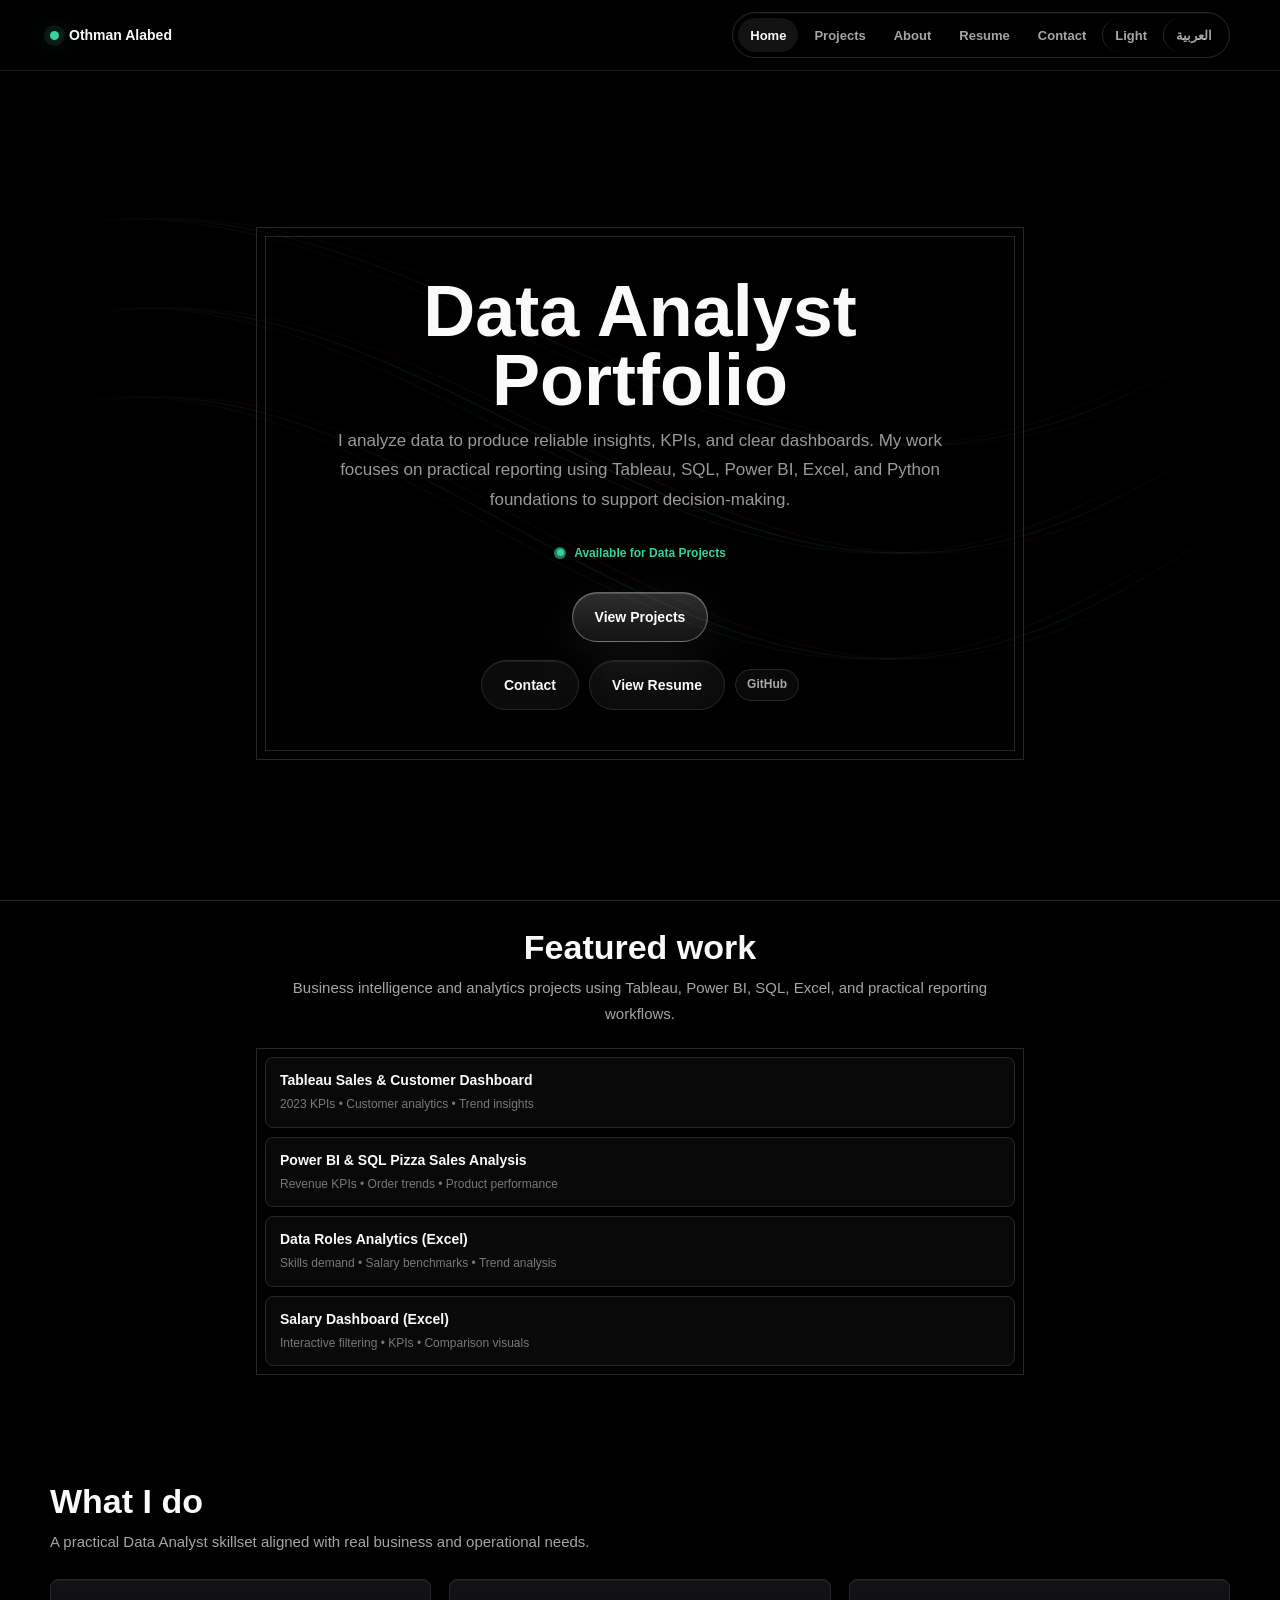
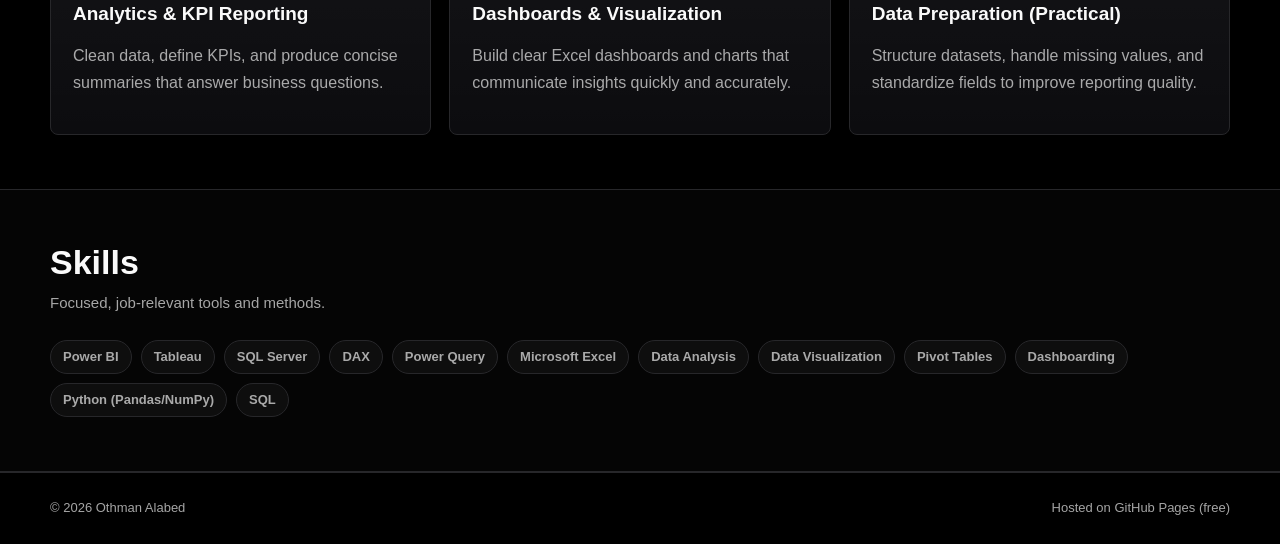
==== commit 7896b6cc: "update" ====
--- a/index.html
+++ b/index.html
@@ -6,7 +6,7 @@
   <title>Othman Alabed | Data Analyst Portfolio</title>
   <meta name="description" content="Othman Alabed - Data Analyst portfolio. Tableau, Power BI, SQL, Excel dashboards, analytics projects, and practical reporting." />
   <link rel="icon" href="assets/favicon.svg" type="image/svg+xml">
-  <link rel="stylesheet" href="assets/styles.css?v=10" />
+  <link rel="stylesheet" href="assets/styles.css?v=11" />
 </head>
 <body>
   <div class="scroll-progress" id="scrollProgress" aria-hidden="true"></div>
@@ -29,14 +29,6 @@
     <section class="hero">
       <div class="container hero-grid">
         <div>
-          
-          <picture class="avatar-wrap">
-            <source srcset="assets/avatar.webp" type="image/webp">
-            <img class="avatar" src="assets/avatar.jpg" alt="Othman Alabed" loading="eager" decoding="async"
-                 onerror="this.style.display='none'">
-          </picture>
-
-          <p class="kicker">Data Analyst &bull; Tableau &bull; Power BI &bull; SQL &bull; Excel Dashboards</p>
           <h1>Data Analyst Portfolio</h1>
           <p class="lead">
             I analyze data to produce reliable insights, KPIs, and clear dashboards. My work focuses on practical reporting
@@ -48,40 +40,43 @@
           </div>
           <div class="cta">
             <a class="btn primary" href="projects.html">View Projects</a>
-            <a class="btn" href="contact.html">Contact</a>
-            <!-- Optional: add a resume PDF in the repo root named 'Othman_Alabed_Resume.pdf' -->
-            <a class="btn" href="resume.html">View Resume</a>
           </div>
           <div class="meta-row">
+            <a class="btn" href="contact.html">Contact</a>
+            <a class="btn" href="resume.html">View Resume</a>
             <a class="chip" href="https://github.com/Othmanxo" target="_blank" rel="noreferrer">GitHub</a>
           </div>
         </div>
+      </div>
+    </section>
 
-        <aside class="card highlight tilt" data-tilt="featured">
-          <h2 class="h3">Featured work</h2>
+    <section class="section compact-section" id="featured-work">
+      <div class="container">
+        <div class="section-head centered">
+          <h2>Featured work</h2>
           <p class="muted">
             Business intelligence and analytics projects using Tableau, Power BI, SQL, Excel, and practical reporting workflows.
           </p>
+        </div>
 
-          <div class="mini-list">
-            <a class="mini-item" href="projects/tableau-sales-customer-dashboard/">
-              <span class="mini-title">Tableau Sales & Customer Dashboard</span>
-              <span class="mini-sub">2023 KPIs &bull; Customer analytics &bull; Trend insights</span>
-            </a>
-            <a class="mini-item" href="projects/powerbi-sql-pizza-sales/">
-              <span class="mini-title">Power BI & SQL Pizza Sales Analysis</span>
-              <span class="mini-sub">Revenue KPIs &bull; Order trends &bull; Product performance</span>
-            </a>
-            <a class="mini-item" href="projects.html#data-roles">
-              <span class="mini-title">Data Roles Analytics (Excel)</span>
-              <span class="mini-sub">Skills demand &bull; Salary benchmarks &bull; Trend analysis</span>
-            </a>
-            <a class="mini-item" href="projects.html#salary-dashboard">
-              <span class="mini-title">Salary Dashboard (Excel)</span>
-              <span class="mini-sub">Interactive filtering &bull; KPIs &bull; Comparison visuals</span>
-            </a>
-          </div>
-        </aside>
+        <div class="mini-list featured-list">
+          <a class="mini-item" href="projects/tableau-sales-customer-dashboard/">
+            <span class="mini-title">Tableau Sales & Customer Dashboard</span>
+            <span class="mini-sub">2023 KPIs &bull; Customer analytics &bull; Trend insights</span>
+          </a>
+          <a class="mini-item" href="projects/powerbi-sql-pizza-sales/">
+            <span class="mini-title">Power BI & SQL Pizza Sales Analysis</span>
+            <span class="mini-sub">Revenue KPIs &bull; Order trends &bull; Product performance</span>
+          </a>
+          <a class="mini-item" href="projects.html#data-roles">
+            <span class="mini-title">Data Roles Analytics (Excel)</span>
+            <span class="mini-sub">Skills demand &bull; Salary benchmarks &bull; Trend analysis</span>
+          </a>
+          <a class="mini-item" href="projects.html#salary-dashboard">
+            <span class="mini-title">Salary Dashboard (Excel)</span>
+            <span class="mini-sub">Interactive filtering &bull; KPIs &bull; Comparison visuals</span>
+          </a>
+        </div>
       </div>
     </section>
 
@@ -140,7 +135,7 @@
     </div>
   </footer>
 
-  <script src="assets/main.js?v=7"></script>
+  <script src="assets/main.js?v=8"></script>
 </body>
 </html>
 
--- a/assets/styles.css
+++ b/assets/styles.css
@@ -51,12 +51,7 @@
   min-width:320px;
   font-family:var(--font-sans);
   color:var(--text);
-  background:
-    linear-gradient(rgba(255,255,255,.018) 1px, transparent 1px),
-    linear-gradient(90deg, rgba(255,255,255,.018) 1px, transparent 1px),
-    radial-gradient(1200px 700px at 50% -20%, rgba(255,255,255,.055), transparent 58%),
-    linear-gradient(180deg, var(--bg), var(--bg-2));
-  background-size:42px 42px, 42px 42px, auto, auto;
+  background:#000;
   letter-spacing:0;
   text-rendering:optimizeLegibility;
   -webkit-font-smoothing:antialiased;
@@ -69,9 +64,9 @@
   z-index:0;
   pointer-events:none;
   background:
-    linear-gradient(180deg, rgba(0,0,0,.08), transparent 26%, rgba(0,0,0,.36)),
-    repeating-linear-gradient(0deg, rgba(255,255,255,.028) 0 1px, transparent 1px 4px);
-  opacity:.72;
+    radial-gradient(900px 420px at 50% 42%, transparent 0, rgba(0,0,0,.08) 58%, rgba(0,0,0,.72) 100%),
+    linear-gradient(180deg, rgba(0,0,0,.10), transparent 28%, rgba(0,0,0,.54));
+  opacity:1;
 }
 
 [data-theme="light"] body:before{opacity:.28}
@@ -91,7 +86,7 @@
   z-index:0;
   width:100%;
   height:100%;
-  opacity:.92;
+  opacity:.78;
   pointer-events:none;
 }
 
@@ -112,8 +107,8 @@
   position:sticky;
   top:0;
   z-index:40;
-  border-bottom:1px solid var(--line);
-  background:rgba(5,5,6,.72);
+  border-bottom:1px solid rgba(39,39,42,.72);
+  background:rgba(0,0,0,.54);
   backdrop-filter:blur(18px);
 }
 
@@ -156,7 +151,7 @@
   padding:5px;
   border:1px solid var(--line);
   border-radius:999px;
-  background:rgba(10,10,13,.74);
+  background:rgba(0,0,0,.42);
   box-shadow:0 1px 0 rgba(255,255,255,.04) inset;
   backdrop-filter:blur(16px);
 }
@@ -204,31 +199,38 @@
 
 .hero{
   position:relative;
-  padding:70px 0 44px;
+  padding:58px 0 42px;
   border-bottom:1px solid var(--line);
 }
 
+.hero:not(.project-hero){
+  min-height:calc(100svh - 70px);
+  display:flex;
+  align-items:center;
+  justify-content:center;
+}
+
 .hero-grid{
-  width:min(100% - 48px, 920px);
-  max-width:920px;
+  width:min(100% - 32px, 768px);
+  max-width:768px;
   margin:0 auto;
   padding:8px;
   display:grid;
   grid-template-columns:1fr;
   gap:8px;
   border:1px solid var(--line);
-  background:rgba(7,7,9,.54);
-  box-shadow:var(--shadow);
-  backdrop-filter:blur(18px);
+  background:rgba(0,0,0,.18);
+  box-shadow:none;
+  backdrop-filter:none;
 }
 
 [data-theme="light"] .hero-grid{background:rgba(255,255,255,.62)}
 
 .hero-grid > div:first-child{
   min-width:0;
-  padding:54px 34px 46px;
-  border:1px solid var(--line);
-  background:linear-gradient(180deg, rgba(255,255,255,.035), rgba(255,255,255,.014));
+  padding:40px 26px;
+  border:1px solid var(--line);
+  background:rgba(0,0,0,.12);
   text-align:center;
   overflow:hidden;
 }
@@ -237,6 +239,11 @@
   max-width:720px;
   width:100%;
   margin:0 auto;
+}
+
+.project-hero .hero-grid{
+  width:min(100% - 48px, 980px);
+  max-width:980px;
 }
 
 .avatar-wrap{
@@ -267,21 +274,21 @@
 
 h1{
   max-width:820px;
-  margin:0 auto 16px;
+  margin:0 auto 12px;
   font-family:var(--font-display);
-  font-size:64px;
-  line-height:1;
-  font-weight:860;
+  font-size:72px;
+  line-height:.95;
+  font-weight:900;
   letter-spacing:0;
   text-wrap:balance;
 }
 
 .lead{
-  max-width:720px;
+  max-width:660px;
   margin:0 auto;
-  color:var(--muted);
-  font-size:16px;
-  line-height:1.78;
+  color:rgba(255,255,255,.60);
+  font-size:17px;
+  line-height:1.72;
 }
 
 .availability{
@@ -289,7 +296,7 @@
   align-items:center;
   justify-content:center;
   gap:8px;
-  margin:26px auto 0;
+  margin:32px auto;
   color:var(--accent);
   font-size:12px;
   font-weight:700;
@@ -338,6 +345,7 @@
 }
 
 .cta{justify-content:center;margin:28px 0 0}
+.hero:not(.project-hero) .cta{margin:0}
 .actions{margin-top:auto;padding-top:20px}
 .meta-row{justify-content:center;margin-top:18px}
 
@@ -348,13 +356,13 @@
   display:inline-flex;
   align-items:center;
   justify-content:center;
-  min-height:44px;
+  min-height:50px;
   max-width:100%;
   border:1px solid var(--line);
   border-radius:999px;
-  padding:10px 18px;
+  padding:12px 22px;
   color:var(--text);
-  background:rgba(255,255,255,.035);
+  background:rgba(255,255,255,.045);
   box-shadow:0 1px 0 rgba(255,255,255,.08) inset, 0 14px 34px rgba(0,0,0,.18);
   font-size:14px;
   font-weight:740;
@@ -398,10 +406,12 @@
 .btn:active{transform:translateY(0)}
 
 .btn.primary{
-  border-color:rgba(255,255,255,.23);
-  color:#07110d;
-  background:linear-gradient(180deg, rgba(255,255,255,.88), rgba(52,211,153,.88));
-  box-shadow:0 1px 0 rgba(255,255,255,.52) inset, 0 18px 55px rgba(52,211,153,.18);
+  border-color:rgba(255,255,255,.34);
+  color:#fff;
+  background:
+    linear-gradient(180deg, rgba(255,255,255,.15), rgba(255,255,255,.045)),
+    rgba(255,255,255,.035);
+  box-shadow:0 1px 0 rgba(255,255,255,.18) inset, 0 22px 58px rgba(255,255,255,.08);
 }
 
 [data-theme="light"] .btn.primary{color:#fff;background:linear-gradient(180deg, #111113, #047857)}
@@ -429,9 +439,11 @@
 }
 
 .section{
-  padding:56px 0;
+  padding:54px 0;
   position:relative;
 }
+
+.compact-section{padding-top:28px}
 
 .section.subtle{
   border-top:1px solid var(--line);
@@ -442,6 +454,11 @@
 .section-head{
   max-width:760px;
   margin:0 0 24px;
+}
+
+.section-head.centered{
+  margin:0 auto 22px;
+  text-align:center;
 }
 
 .section-head:before{display:none}
@@ -531,7 +548,7 @@
 }
 
 .card:hover{
-  transform:translateY(-3px);
+  transform:translateY(-2px);
   border-color:var(--line-strong);
   box-shadow:var(--shadow-soft);
 }
@@ -539,9 +556,7 @@
 .card:hover:before{opacity:1}
 .card > *{position:relative;z-index:1}
 
-.highlight{
-  animation:floatPanel 7s ease-in-out infinite;
-}
+.highlight{animation:none}
 
 .highlight:after{
   content:"";
@@ -575,6 +590,14 @@
   flex-direction:column;
   gap:9px;
   margin-top:18px;
+}
+
+.featured-list{
+  max-width:768px;
+  margin:0 auto;
+  padding:8px;
+  border:1px solid var(--line);
+  background:rgba(0,0,0,.18);
 }
 
 .mini-item{
